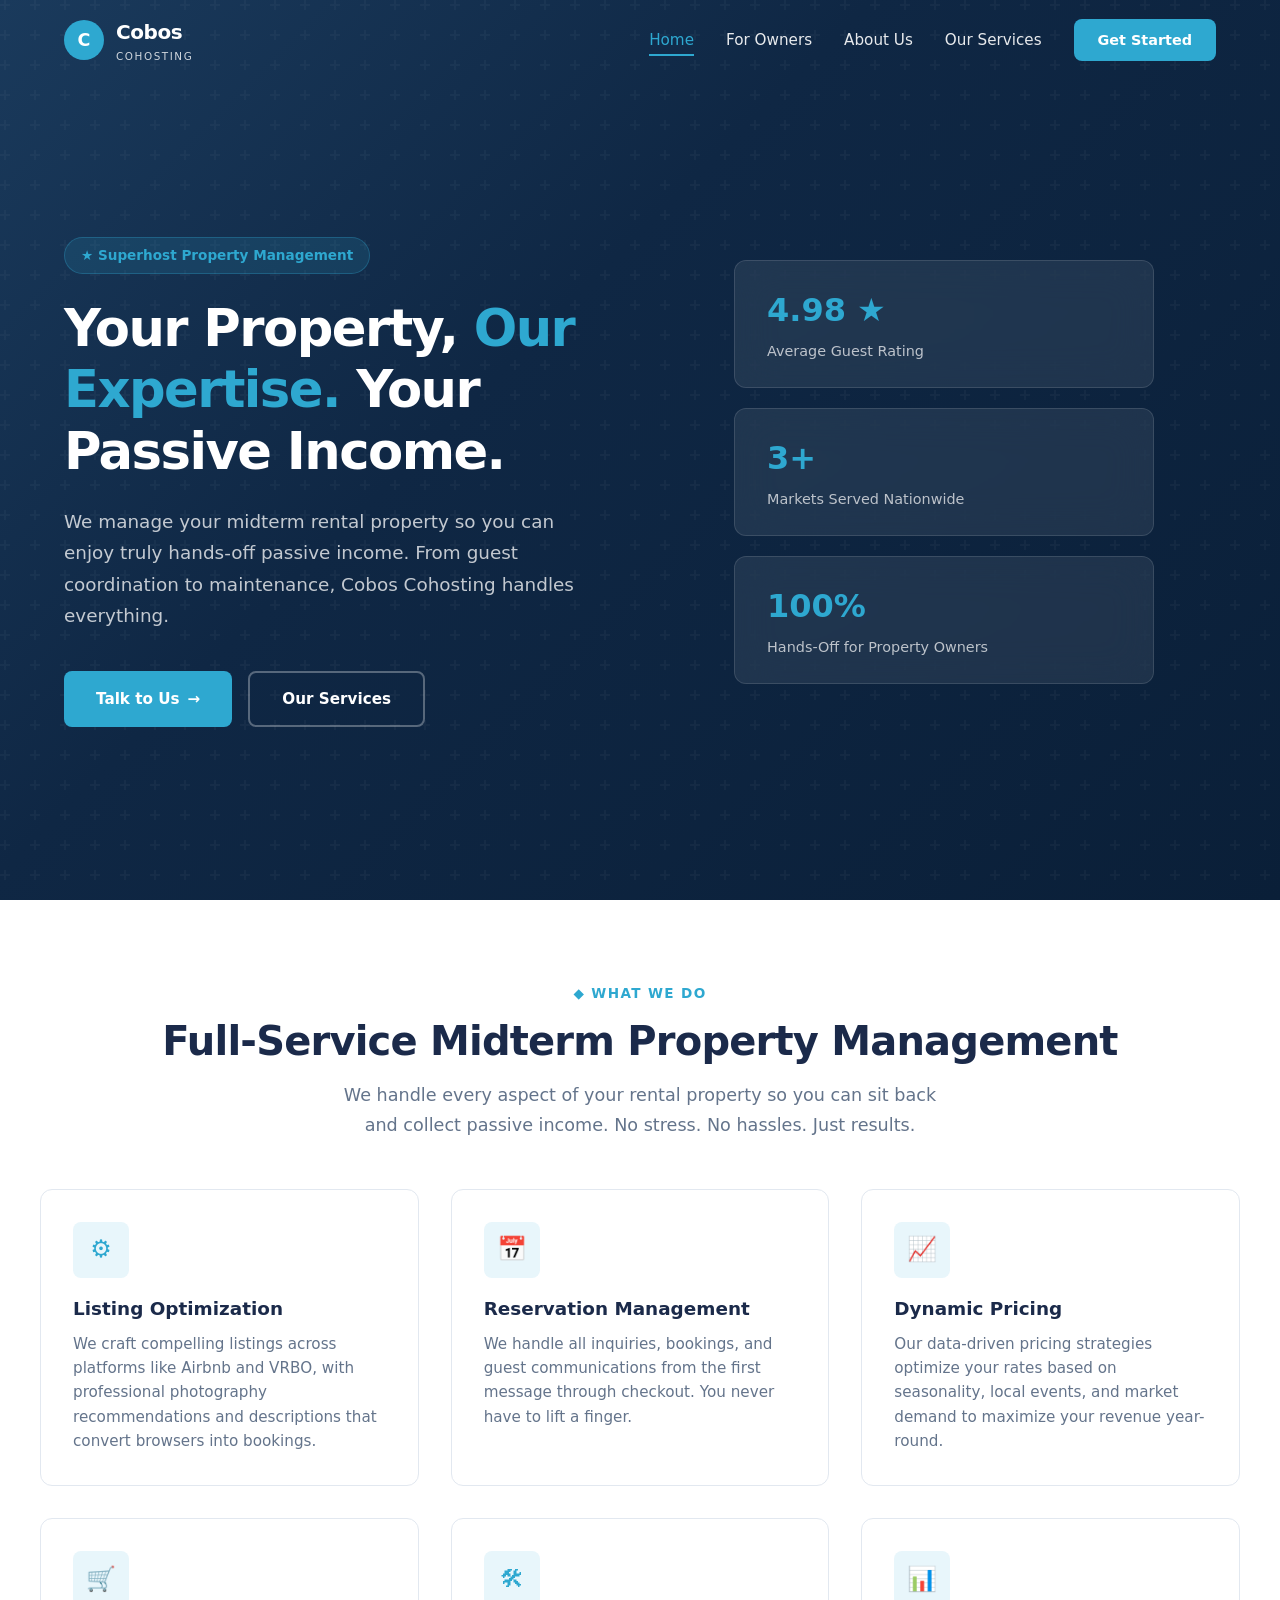
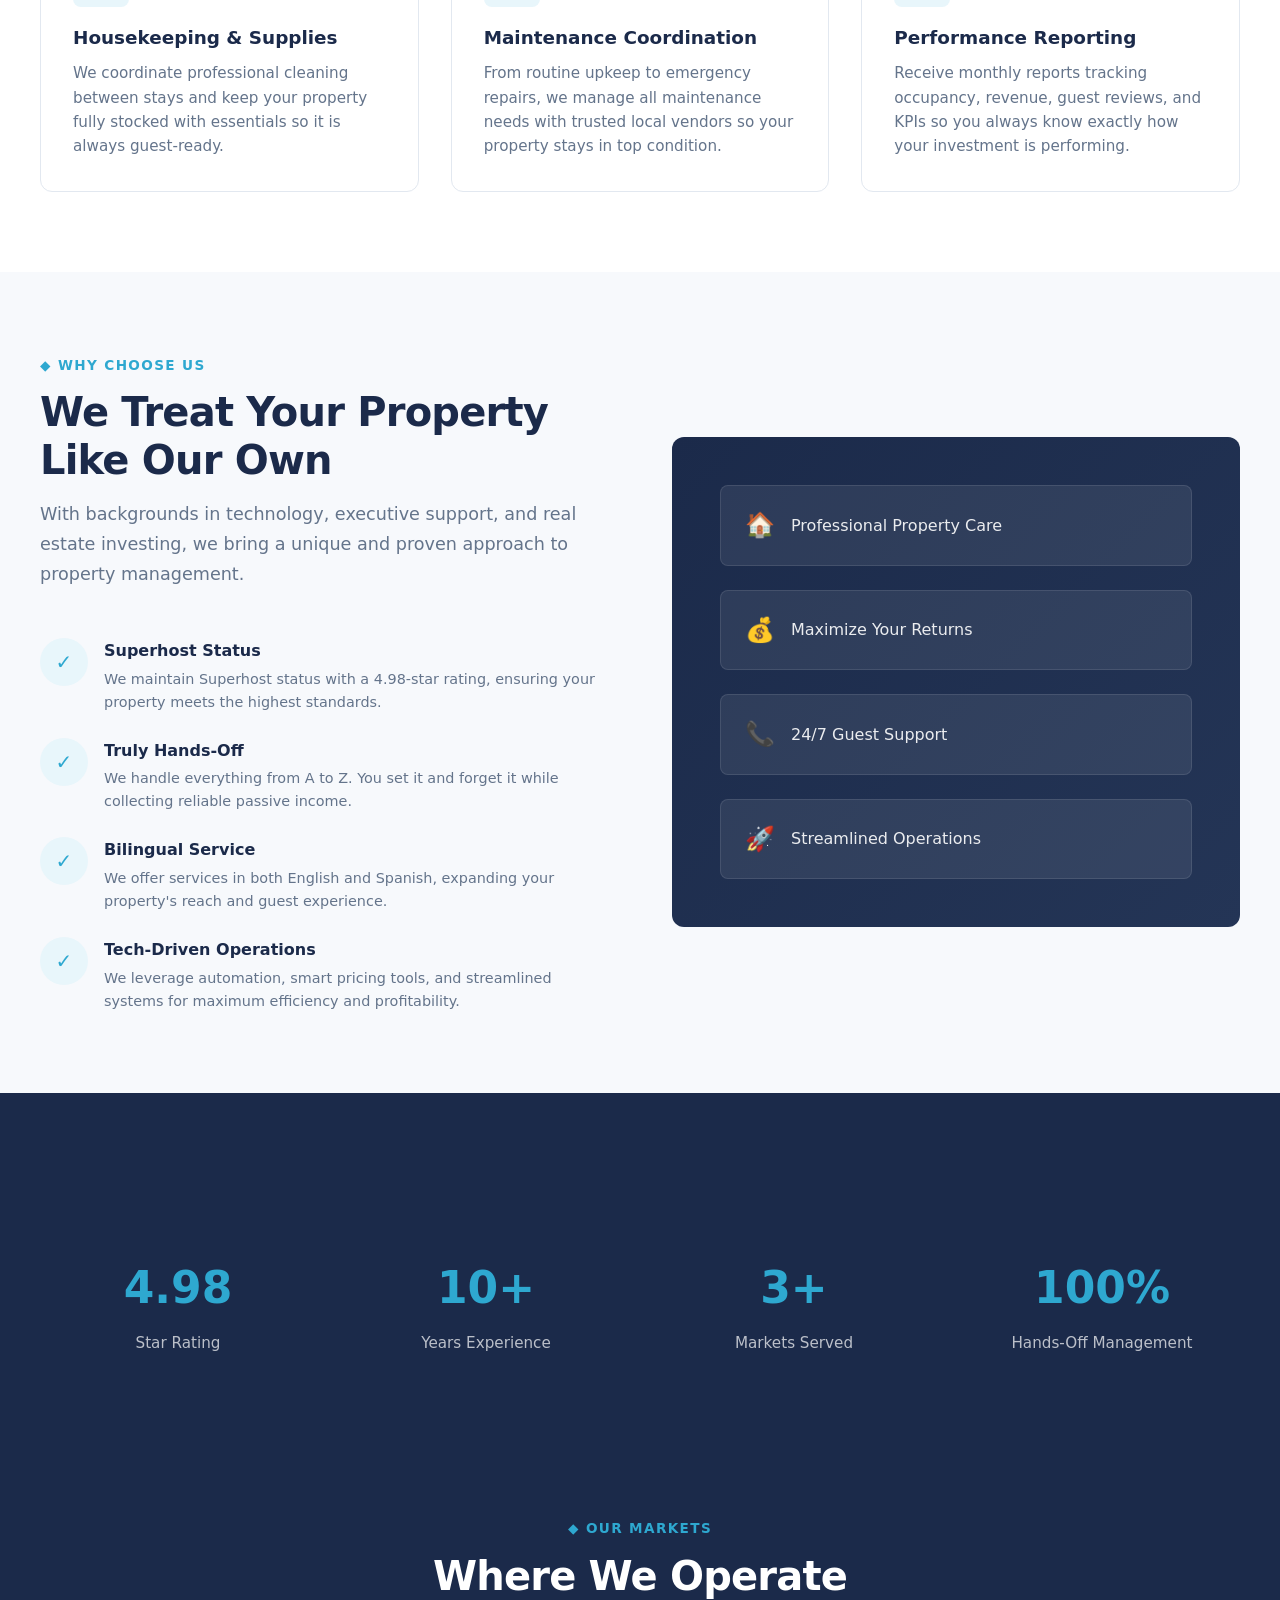
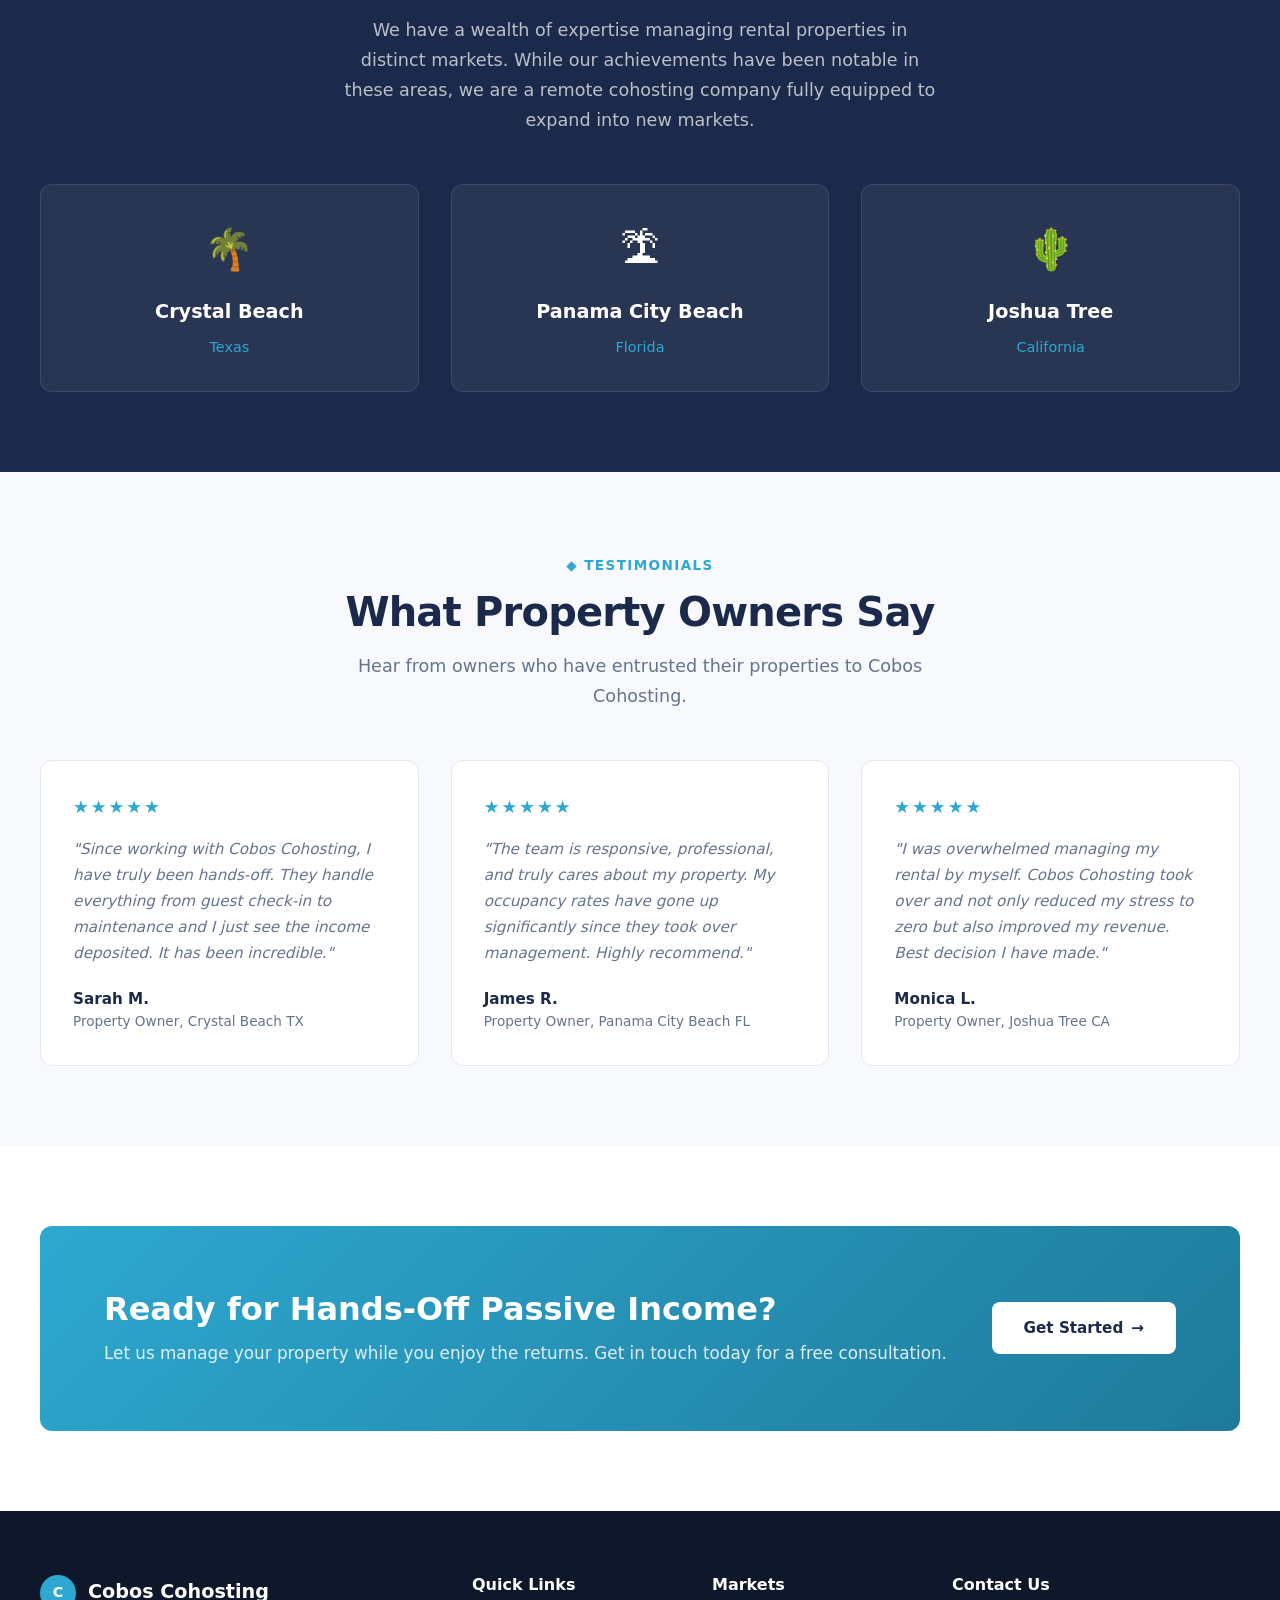
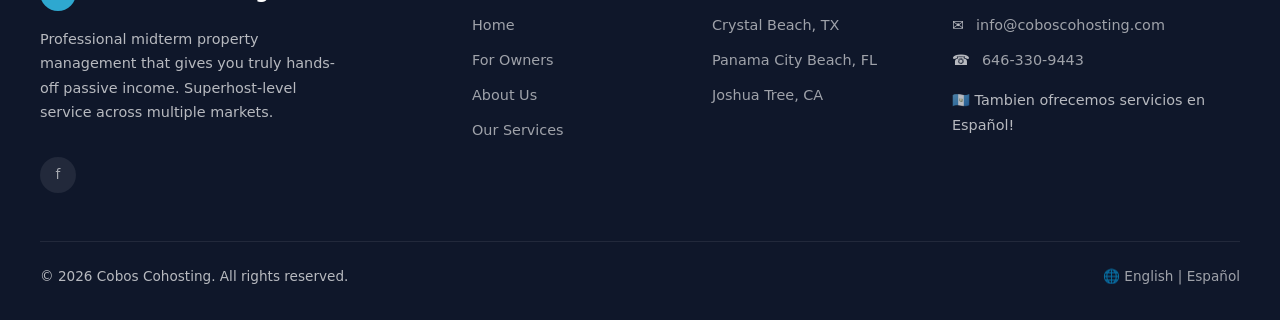
==== index.html @ 7b2449f8 "Initial commit: Cobos Cohosting website rebuild Complete static website for midterm property managem" ====
<!DOCTYPE html>
<html lang="en">
<head>
  <meta charset="UTF-8">
  <meta name="viewport" content="width=device-width, initial-scale=1.0">
  <title>Cobos Cohosting | Midterm Property Management</title>
  <meta name="description" content="Cobos Cohosting provides hands-off midterm property management so you can earn passive income without the daily hassles. Superhost-level service across multiple markets.">
  <link rel="stylesheet" href="css/style.css">
</head>
<body>

<!-- NAV -->
<nav class="nav">
  <div class="nav__inner">
    <a href="index.html" class="nav__logo">
      <div class="nav__logo-icon">C</div>
      <div class="nav__logo-text">Cobos<span>Cohosting</span></div>
    </a>
    <div class="nav__links">
      <a href="index.html" class="nav__link active">Home</a>
      <a href="for-owners.html" class="nav__link">For Owners</a>
      <a href="about.html" class="nav__link">About Us</a>
      <a href="services.html" class="nav__link">Our Services</a>
      <a href="for-owners.html#contact" class="nav__cta">Get Started</a>
    </div>
    <div class="nav__toggle" onclick="document.querySelector('.mobile-nav').classList.add('open')">
      <span></span><span></span><span></span>
    </div>
  </div>
</nav>

<!-- MOBILE NAV -->
<div class="mobile-nav">
  <button class="mobile-nav__close" onclick="this.parentElement.classList.remove('open')">&times;</button>
  <a href="index.html">Home</a>
  <a href="for-owners.html">For Owners</a>
  <a href="about.html">About Us</a>
  <a href="services.html">Our Services</a>
  <a href="for-owners.html#contact" class="btn btn--primary">Get Started</a>
</div>

<!-- HERO -->
<section class="hero">
  <div class="hero__bg"></div>
  <div class="hero__content">
    <div>
      <div class="hero__tag">&#9733; Superhost Property Management</div>
      <h1 class="hero__title">Your Property, <em>Our Expertise.</em> Your Passive Income.</h1>
      <p class="hero__subtitle">We manage your midterm rental property so you can enjoy truly hands-off passive income. From guest coordination to maintenance, Cobos Cohosting handles everything.</p>
      <div class="hero__buttons">
        <a href="for-owners.html#contact" class="btn btn--primary btn--arrow">Talk to Us</a>
        <a href="services.html" class="btn btn--outline">Our Services</a>
      </div>
    </div>
    <div class="hero__visual">
      <div class="hero__card-group">
        <div class="hero__stat-card">
          <div class="hero__stat-number">4.98 &#9733;</div>
          <div class="hero__stat-label">Average Guest Rating</div>
        </div>
        <div class="hero__stat-card">
          <div class="hero__stat-number">3+</div>
          <div class="hero__stat-label">Markets Served Nationwide</div>
        </div>
        <div class="hero__stat-card">
          <div class="hero__stat-number">100%</div>
          <div class="hero__stat-label">Hands-Off for Property Owners</div>
        </div>
      </div>
    </div>
  </div>
</section>

<!-- WHAT WE DO -->
<section class="section">
  <div class="section__inner">
    <div class="section__header section__header--center">
      <div class="section__tag">&#9670; What We Do</div>
      <h2 class="section__title">Full-Service Midterm Property Management</h2>
      <p class="section__subtitle">We handle every aspect of your rental property so you can sit back and collect passive income. No stress. No hassles. Just results.</p>
    </div>
    <div class="features">
      <div class="feature">
        <div class="feature__icon">&#9881;</div>
        <h3 class="feature__title">Listing Optimization</h3>
        <p class="feature__text">We craft compelling listings across platforms like Airbnb and VRBO, with professional photography recommendations and descriptions that convert browsers into bookings.</p>
      </div>
      <div class="feature">
        <div class="feature__icon">&#128197;</div>
        <h3 class="feature__title">Reservation Management</h3>
        <p class="feature__text">We handle all inquiries, bookings, and guest communications from the first message through checkout. You never have to lift a finger.</p>
      </div>
      <div class="feature">
        <div class="feature__icon">&#128200;</div>
        <h3 class="feature__title">Dynamic Pricing</h3>
        <p class="feature__text">Our data-driven pricing strategies optimize your rates based on seasonality, local events, and market demand to maximize your revenue year-round.</p>
      </div>
      <div class="feature">
        <div class="feature__icon">&#128722;</div>
        <h3 class="feature__title">Housekeeping &amp; Supplies</h3>
        <p class="feature__text">We coordinate professional cleaning between stays and keep your property fully stocked with essentials so it is always guest-ready.</p>
      </div>
      <div class="feature">
        <div class="feature__icon">&#128736;</div>
        <h3 class="feature__title">Maintenance Coordination</h3>
        <p class="feature__text">From routine upkeep to emergency repairs, we manage all maintenance needs with trusted local vendors so your property stays in top condition.</p>
      </div>
      <div class="feature">
        <div class="feature__icon">&#128202;</div>
        <h3 class="feature__title">Performance Reporting</h3>
        <p class="feature__text">Receive monthly reports tracking occupancy, revenue, guest reviews, and KPIs so you always know exactly how your investment is performing.</p>
      </div>
    </div>
  </div>
</section>

<!-- WHY COBOS -->
<section class="section section--gray">
  <div class="section__inner">
    <div class="why-grid">
      <div>
        <div class="section__header">
          <div class="section__tag">&#9670; Why Choose Us</div>
          <h2 class="section__title">We Treat Your Property Like Our Own</h2>
          <p class="section__subtitle">With backgrounds in technology, executive support, and real estate investing, we bring a unique and proven approach to property management.</p>
        </div>
        <div class="why-list">
          <div class="why-item">
            <div class="why-item__icon">&#10003;</div>
            <div>
              <div class="why-item__title">Superhost Status</div>
              <p class="why-item__text">We maintain Superhost status with a 4.98-star rating, ensuring your property meets the highest standards.</p>
            </div>
          </div>
          <div class="why-item">
            <div class="why-item__icon">&#10003;</div>
            <div>
              <div class="why-item__title">Truly Hands-Off</div>
              <p class="why-item__text">We handle everything from A to Z. You set it and forget it while collecting reliable passive income.</p>
            </div>
          </div>
          <div class="why-item">
            <div class="why-item__icon">&#10003;</div>
            <div>
              <div class="why-item__title">Bilingual Service</div>
              <p class="why-item__text">We offer services in both English and Spanish, expanding your property's reach and guest experience.</p>
            </div>
          </div>
          <div class="why-item">
            <div class="why-item__icon">&#10003;</div>
            <div>
              <div class="why-item__title">Tech-Driven Operations</div>
              <p class="why-item__text">We leverage automation, smart pricing tools, and streamlined systems for maximum efficiency and profitability.</p>
            </div>
          </div>
        </div>
      </div>
      <div class="why-visual">
        <div class="why-visual__item">
          <div class="why-visual__icon">&#127968;</div>
          <div class="why-visual__text">Professional Property Care</div>
        </div>
        <div class="why-visual__item">
          <div class="why-visual__icon">&#128176;</div>
          <div class="why-visual__text">Maximize Your Returns</div>
        </div>
        <div class="why-visual__item">
          <div class="why-visual__icon">&#128222;</div>
          <div class="why-visual__text">24/7 Guest Support</div>
        </div>
        <div class="why-visual__item">
          <div class="why-visual__icon">&#128640;</div>
          <div class="why-visual__text">Streamlined Operations</div>
        </div>
      </div>
    </div>
  </div>
</section>

<!-- STATS -->
<section class="section section--navy">
  <div class="section__inner">
    <div class="stats">
      <div class="stat">
        <div class="stat__number">4.98</div>
        <div class="stat__label">Star Rating</div>
      </div>
      <div class="stat">
        <div class="stat__number">10+</div>
        <div class="stat__label">Years Experience</div>
      </div>
      <div class="stat">
        <div class="stat__number">3+</div>
        <div class="stat__label">Markets Served</div>
      </div>
      <div class="stat">
        <div class="stat__number">100%</div>
        <div class="stat__label">Hands-Off Management</div>
      </div>
    </div>
  </div>
</section>

<!-- MARKETS -->
<section class="section section--navy" style="padding-top:0">
  <div class="section__inner">
    <div class="section__header section__header--center">
      <div class="section__tag" style="color:var(--blue)">&#9670; Our Markets</div>
      <h2 class="section__title" style="color:var(--white)">Where We Operate</h2>
      <p class="section__subtitle" style="color:rgba(255,255,255,.7);margin:0 auto">We have a wealth of expertise managing rental properties in distinct markets. While our achievements have been notable in these areas, we are a remote cohosting company fully equipped to expand into new markets.</p>
    </div>
    <div class="markets-grid">
      <div class="market-card">
        <div class="market-card__icon">&#127796;</div>
        <div class="market-card__name">Crystal Beach</div>
        <div class="market-card__state">Texas</div>
      </div>
      <div class="market-card">
        <div class="market-card__icon">&#127965;</div>
        <div class="market-card__name">Panama City Beach</div>
        <div class="market-card__state">Florida</div>
      </div>
      <div class="market-card">
        <div class="market-card__icon">&#127797;</div>
        <div class="market-card__name">Joshua Tree</div>
        <div class="market-card__state">California</div>
      </div>
    </div>
  </div>
</section>

<!-- TESTIMONIALS -->
<section class="section section--gray">
  <div class="section__inner">
    <div class="section__header section__header--center">
      <div class="section__tag">&#9670; Testimonials</div>
      <h2 class="section__title">What Property Owners Say</h2>
      <p class="section__subtitle">Hear from owners who have entrusted their properties to Cobos Cohosting.</p>
    </div>
    <div class="testimonials-grid">
      <div class="testimonial">
        <div class="testimonial__stars">&#9733;&#9733;&#9733;&#9733;&#9733;</div>
        <p class="testimonial__text">"Since working with Cobos Cohosting, I have truly been hands-off. They handle everything from guest check-in to maintenance and I just see the income deposited. It has been incredible."</p>
        <div class="testimonial__author">Sarah M.</div>
        <div class="testimonial__role">Property Owner, Crystal Beach TX</div>
      </div>
      <div class="testimonial">
        <div class="testimonial__stars">&#9733;&#9733;&#9733;&#9733;&#9733;</div>
        <p class="testimonial__text">"The team is responsive, professional, and truly cares about my property. My occupancy rates have gone up significantly since they took over management. Highly recommend."</p>
        <div class="testimonial__author">James R.</div>
        <div class="testimonial__role">Property Owner, Panama City Beach FL</div>
      </div>
      <div class="testimonial">
        <div class="testimonial__stars">&#9733;&#9733;&#9733;&#9733;&#9733;</div>
        <p class="testimonial__text">"I was overwhelmed managing my rental by myself. Cobos Cohosting took over and not only reduced my stress to zero but also improved my revenue. Best decision I have made."</p>
        <div class="testimonial__author">Monica L.</div>
        <div class="testimonial__role">Property Owner, Joshua Tree CA</div>
      </div>
    </div>
  </div>
</section>

<!-- CTA -->
<section class="section">
  <div class="section__inner">
    <div class="cta-banner">
      <div>
        <h2 class="cta-banner__title">Ready for Hands-Off Passive Income?</h2>
        <p class="cta-banner__text">Let us manage your property while you enjoy the returns. Get in touch today for a free consultation.</p>
      </div>
      <div class="cta-banner__buttons">
        <a href="for-owners.html#contact" class="btn btn--white btn--arrow">Get Started</a>
      </div>
    </div>
  </div>
</section>

<!-- FOOTER -->
<footer class="footer">
  <div class="footer__inner">
    <div class="footer__grid">
      <div class="footer__brand">
        <div class="footer__logo">
          <div class="footer__logo-icon">C</div>
          Cobos Cohosting
        </div>
        <p class="footer__desc">Professional midterm property management that gives you truly hands-off passive income. Superhost-level service across multiple markets.</p>
        <div class="footer__social">
          <a href="https://www.facebook.com/profile.php?id=61550595598284" target="_blank" rel="noopener" aria-label="Facebook">f</a>
        </div>
      </div>
      <div>
        <h4 class="footer__heading">Quick Links</h4>
        <div class="footer__links">
          <a href="index.html">Home</a>
          <a href="for-owners.html">For Owners</a>
          <a href="about.html">About Us</a>
          <a href="services.html">Our Services</a>
        </div>
      </div>
      <div>
        <h4 class="footer__heading">Markets</h4>
        <div class="footer__links">
          <a href="#">Crystal Beach, TX</a>
          <a href="#">Panama City Beach, FL</a>
          <a href="#">Joshua Tree, CA</a>
        </div>
      </div>
      <div>
        <h4 class="footer__heading">Contact Us</h4>
        <div class="footer__contact-item">&#9993; <a href="mailto:info@coboscohosting.com">info@coboscohosting.com</a></div>
        <div class="footer__contact-item">&#9742; <a href="tel:6463309443">646-330-9443</a></div>
        <p class="footer__desc" style="margin-top:1rem">&#127468;&#127481; Tambien ofrecemos servicios en Espa&ntilde;ol!</p>
      </div>
    </div>
    <div class="footer__bottom">
      <span>&copy; 2026 Cobos Cohosting. All rights reserved.</span>
      <div class="footer__lang">&#127760; English | Espa&ntilde;ol</div>
    </div>
  </div>
</footer>

<script src="js/main.js"></script>
</body>
</html>
---- css/style.css ----
*,*::before,*::after{box-sizing:border-box;margin:0;padding:0}

:root{
  --blue:#2EA8D0;
  --blue-dark:#1E7A9A;
  --blue-light:#E8F6FB;
  --navy:#1B2A4A;
  --navy-light:#243556;
  --white:#FFFFFF;
  --off-white:#F7F9FC;
  --gray-50:#F8FAFC;
  --gray-100:#F1F5F9;
  --gray-200:#E2E8F0;
  --gray-300:#CBD5E1;
  --gray-400:#94A3B8;
  --gray-500:#64748B;
  --gray-600:#475569;
  --gray-700:#334155;
  --gray-800:#1E293B;
  --gray-900:#0F172A;
  --text:#334155;
  --text-light:#64748B;
  --shadow-sm:0 1px 2px rgba(0,0,0,.05);
  --shadow:0 4px 6px -1px rgba(0,0,0,.07),0 2px 4px -2px rgba(0,0,0,.05);
  --shadow-md:0 10px 15px -3px rgba(0,0,0,.08),0 4px 6px -4px rgba(0,0,0,.05);
  --shadow-lg:0 20px 25px -5px rgba(0,0,0,.1),0 8px 10px -6px rgba(0,0,0,.06);
  --radius:8px;
  --radius-lg:12px;
  --transition:all .3s ease;
}

html{scroll-behavior:smooth;font-size:16px}
body{font-family:'Segoe UI',system-ui,-apple-system,sans-serif;color:var(--text);line-height:1.6;overflow-x:hidden;background:var(--white)}
img{max-width:100%;height:auto;display:block}
a{text-decoration:none;color:inherit;transition:var(--transition)}
ul{list-style:none}
h1,h2,h3,h4,h5,h6{line-height:1.2;color:var(--navy);font-weight:700}

/* ── NAV ── */
.nav{position:fixed;top:0;left:0;width:100%;z-index:1000;transition:var(--transition);padding:1rem 0}
.nav.scrolled{background:var(--white);box-shadow:var(--shadow);padding:.5rem 0}
.nav.scrolled .nav__logo-text{color:var(--navy)}
.nav.scrolled .nav__link{color:var(--gray-700)}
.nav.scrolled .nav__link:hover,.nav.scrolled .nav__link.active{color:var(--blue)}
.nav__inner{max-width:1200px;margin:0 auto;padding:0 1.5rem;display:flex;align-items:center;justify-content:space-between}
.nav__logo{display:flex;align-items:center;gap:.75rem}
.nav__logo-icon{width:40px;height:40px;background:var(--blue);border-radius:50%;display:flex;align-items:center;justify-content:center;color:var(--white);font-weight:700;font-size:1.1rem}
.nav__logo-text{font-size:1.25rem;font-weight:700;color:var(--white);transition:var(--transition);letter-spacing:-.02em}
.nav__logo-text span{display:block;font-size:.65rem;font-weight:400;text-transform:uppercase;letter-spacing:.15em;opacity:.8}
.nav__links{display:flex;align-items:center;gap:2rem}
.nav__link{color:rgba(255,255,255,.9);font-weight:500;font-size:.95rem;position:relative;padding:.25rem 0}
.nav__link:hover,.nav__link.active{color:var(--blue)}
.nav__link::after{content:'';position:absolute;bottom:0;left:0;width:0;height:2px;background:var(--blue);transition:var(--transition)}
.nav__link:hover::after,.nav__link.active::after{width:100%}
.nav__cta{background:var(--blue);color:var(--white) !important;padding:.6rem 1.5rem;border-radius:var(--radius);font-weight:600;font-size:.9rem}
.nav__cta:hover{background:var(--blue-dark);transform:translateY(-1px)}
.nav__cta::after{display:none !important}
.nav__toggle{display:none;flex-direction:column;gap:5px;cursor:pointer;padding:.5rem}
.nav__toggle span{width:24px;height:2px;background:var(--white);transition:var(--transition);border-radius:2px}
.nav.scrolled .nav__toggle span{background:var(--navy)}

/* ── HERO ── */
.hero{position:relative;min-height:100vh;display:flex;align-items:center;overflow:hidden}
.hero__bg{position:absolute;inset:0;background:linear-gradient(135deg,#1a3a5c 0%,#0f2744 40%,#0a1f38 100%);z-index:0}
.hero__bg::after{content:'';position:absolute;inset:0;background:url("data:image/svg+xml,%3Csvg width='60' height='60' viewBox='0 0 60 60' xmlns='http://www.w3.org/2000/svg'%3E%3Cg fill='none' fill-rule='evenodd'%3E%3Cg fill='%23ffffff' fill-opacity='0.03'%3E%3Cpath d='M36 34v-4h-2v4h-4v2h4v4h2v-4h4v-2h-4zm0-30V0h-2v4h-4v2h4v4h2V6h4V4h-4zM6 34v-4H4v4H0v2h4v4h2v-4h4v-2H6zM6 4V0H4v4H0v2h4v4h2V6h4V4H6z'/%3E%3C/g%3E%3C/g%3E%3C/svg%3E")}
.hero__overlay{position:absolute;inset:0;z-index:1}
.hero__content{position:relative;z-index:2;max-width:1200px;margin:0 auto;padding:8rem 1.5rem 4rem;display:grid;grid-template-columns:1fr 1fr;gap:4rem;align-items:center}
.hero__tag{display:inline-flex;align-items:center;gap:.5rem;background:rgba(46,168,208,.15);color:var(--blue);padding:.4rem 1rem;border-radius:50px;font-size:.85rem;font-weight:600;margin-bottom:1.5rem;border:1px solid rgba(46,168,208,.3)}
.hero__title{font-size:3.2rem;color:var(--white);margin-bottom:1.5rem;letter-spacing:-.03em}
.hero__title em{font-style:normal;color:var(--blue)}
.hero__subtitle{font-size:1.15rem;color:rgba(255,255,255,.75);margin-bottom:2.5rem;line-height:1.7;max-width:520px}
.hero__buttons{display:flex;gap:1rem;flex-wrap:wrap}
.hero__visual{display:flex;justify-content:center;align-items:center}
.hero__card-group{position:relative;width:100%;max-width:420px}
.hero__stat-card{background:rgba(255,255,255,.08);backdrop-filter:blur(20px);border:1px solid rgba(255,255,255,.12);border-radius:var(--radius-lg);padding:1.5rem 2rem;margin-bottom:1.25rem;transition:var(--transition)}
.hero__stat-card:hover{transform:translateX(8px);background:rgba(255,255,255,.12)}
.hero__stat-number{font-size:2rem;font-weight:800;color:var(--blue);margin-bottom:.25rem}
.hero__stat-label{color:rgba(255,255,255,.7);font-size:.9rem}

/* ── BUTTONS ── */
.btn{display:inline-flex;align-items:center;gap:.5rem;padding:.85rem 2rem;border-radius:var(--radius);font-weight:600;font-size:.95rem;transition:var(--transition);border:none;cursor:pointer}
.btn--primary{background:var(--blue);color:var(--white)}
.btn--primary:hover{background:var(--blue-dark);transform:translateY(-2px);box-shadow:0 8px 25px rgba(46,168,208,.35)}
.btn--outline{background:transparent;color:var(--white);border:2px solid rgba(255,255,255,.3)}
.btn--outline:hover{border-color:var(--white);background:rgba(255,255,255,.1)}
.btn--outline-dark{background:transparent;color:var(--blue);border:2px solid var(--blue)}
.btn--outline-dark:hover{background:var(--blue);color:var(--white)}
.btn--white{background:var(--white);color:var(--navy)}
.btn--white:hover{background:var(--gray-100);transform:translateY(-2px)}
.btn--arrow::after{content:'\2192';transition:var(--transition)}
.btn--arrow:hover::after{transform:translateX(4px)}

/* ── SECTIONS ── */
.section{padding:5rem 1.5rem}
.section--gray{background:var(--off-white)}
.section--navy{background:var(--navy);color:var(--white)}
.section--navy h2,.section--navy h3{color:var(--white)}
.section--navy p{color:rgba(255,255,255,.75)}
.section__inner{max-width:1200px;margin:0 auto}
.section__tag{display:inline-flex;align-items:center;gap:.5rem;color:var(--blue);font-size:.85rem;font-weight:600;text-transform:uppercase;letter-spacing:.1em;margin-bottom:.75rem}
.section__title{font-size:2.5rem;margin-bottom:1rem;letter-spacing:-.02em}
.section__subtitle{font-size:1.1rem;color:var(--text-light);max-width:600px;line-height:1.7}
.section__header{margin-bottom:3rem}
.section__header--center{text-align:center}
.section__header--center .section__subtitle{margin:0 auto}

/* ── FEATURES GRID ── */
.features{display:grid;grid-template-columns:repeat(3,1fr);gap:2rem}
.feature{background:var(--white);border-radius:var(--radius-lg);padding:2rem;border:1px solid var(--gray-200);transition:var(--transition)}
.feature:hover{transform:translateY(-4px);box-shadow:var(--shadow-lg);border-color:var(--blue)}
.feature__icon{width:56px;height:56px;background:var(--blue-light);border-radius:var(--radius);display:flex;align-items:center;justify-content:center;margin-bottom:1.25rem;font-size:1.5rem;color:var(--blue)}
.feature__title{font-size:1.15rem;margin-bottom:.75rem;color:var(--navy)}
.feature__text{color:var(--text-light);font-size:.95rem;line-height:1.6}

/* ── SERVICES (detailed) ── */
.services-detail{display:flex;flex-direction:column;gap:3rem}
.service-item{display:grid;grid-template-columns:80px 1fr;gap:2rem;align-items:start;background:var(--white);border-radius:var(--radius-lg);padding:2.5rem;border:1px solid var(--gray-200);transition:var(--transition)}
.service-item:hover{box-shadow:var(--shadow-md);border-color:var(--blue)}
.service-item__number{width:64px;height:64px;background:var(--blue);color:var(--white);border-radius:50%;display:flex;align-items:center;justify-content:center;font-size:1.5rem;font-weight:800;flex-shrink:0}
.service-item__title{font-size:1.3rem;margin-bottom:.75rem}
.service-item__text{color:var(--text-light);line-height:1.7}

/* ── STATS ── */
.stats{display:grid;grid-template-columns:repeat(4,1fr);gap:2rem;padding:3rem 0}
.stat{text-align:center;padding:2rem}
.stat__number{font-size:2.75rem;font-weight:800;color:var(--blue);margin-bottom:.5rem}
.stat__label{color:rgba(255,255,255,.7);font-size:.95rem;font-weight:500}

/* ── WHY US ── */
.why-grid{display:grid;grid-template-columns:1fr 1fr;gap:4rem;align-items:center}
.why-list{display:flex;flex-direction:column;gap:1.5rem}
.why-item{display:flex;gap:1rem;align-items:start}
.why-item__icon{width:48px;height:48px;background:var(--blue-light);border-radius:50%;display:flex;align-items:center;justify-content:center;flex-shrink:0;color:var(--blue);font-size:1.25rem;font-weight:700}
.why-item__title{font-weight:600;color:var(--navy);margin-bottom:.25rem}
.why-item__text{color:var(--text-light);font-size:.9rem}
.why-visual{background:linear-gradient(135deg,var(--navy) 0%,var(--navy-light) 100%);border-radius:var(--radius-lg);padding:3rem;min-height:400px;display:flex;flex-direction:column;justify-content:center;gap:1.5rem}
.why-visual__item{background:rgba(255,255,255,.08);border:1px solid rgba(255,255,255,.1);border-radius:var(--radius);padding:1.25rem 1.5rem;display:flex;align-items:center;gap:1rem}
.why-visual__icon{color:var(--blue);font-size:1.5rem}
.why-visual__text{color:rgba(255,255,255,.9);font-weight:500}

/* ── TEAM ── */
.team-grid{display:grid;grid-template-columns:1fr 1fr;gap:3rem}
.team-card{background:var(--white);border-radius:var(--radius-lg);overflow:hidden;border:1px solid var(--gray-200);transition:var(--transition)}
.team-card:hover{box-shadow:var(--shadow-lg)}
.team-card__img{height:280px;background:linear-gradient(135deg,var(--navy),var(--blue-dark));display:flex;align-items:center;justify-content:center}
.team-card__avatar{width:120px;height:120px;background:rgba(255,255,255,.15);border-radius:50%;display:flex;align-items:center;justify-content:center;font-size:3rem;color:rgba(255,255,255,.8);border:3px solid rgba(255,255,255,.2)}
.team-card__body{padding:2rem}
.team-card__name{font-size:1.4rem;margin-bottom:.25rem}
.team-card__role{color:var(--blue);font-weight:600;font-size:.9rem;margin-bottom:1rem}
.team-card__text{color:var(--text-light);font-size:.95rem;line-height:1.7}

/* ── MARKETS ── */
.markets-grid{display:grid;grid-template-columns:repeat(3,1fr);gap:2rem}
.market-card{background:rgba(255,255,255,.06);border:1px solid rgba(255,255,255,.1);border-radius:var(--radius-lg);padding:2rem;text-align:center;transition:var(--transition)}
.market-card:hover{background:rgba(255,255,255,.1);transform:translateY(-4px)}
.market-card__icon{font-size:2.5rem;margin-bottom:1rem}
.market-card__name{font-size:1.2rem;font-weight:600;color:var(--white);margin-bottom:.5rem}
.market-card__state{color:var(--blue);font-weight:500;font-size:.9rem}

/* ── CTA BANNER ── */
.cta-banner{background:linear-gradient(135deg,var(--blue) 0%,var(--blue-dark) 100%);border-radius:var(--radius-lg);padding:4rem;display:flex;align-items:center;justify-content:space-between;gap:2rem}
.cta-banner__title{font-size:2rem;color:var(--white);margin-bottom:.75rem}
.cta-banner__text{color:rgba(255,255,255,.85);font-size:1.05rem}
.cta-banner__buttons{flex-shrink:0}

/* ── CONTACT / LANDING FORM ── */
.contact-grid{display:grid;grid-template-columns:1fr 1fr;gap:4rem;align-items:start}
.contact-info{display:flex;flex-direction:column;gap:2rem}
.contact-item{display:flex;gap:1rem;align-items:start}
.contact-item__icon{width:48px;height:48px;background:var(--blue-light);border-radius:50%;display:flex;align-items:center;justify-content:center;flex-shrink:0;color:var(--blue);font-size:1.2rem}
.contact-item__label{font-size:.85rem;color:var(--text-light);margin-bottom:.15rem}
.contact-item__value{font-weight:600;color:var(--navy)}
.contact-item__value a{color:var(--navy)}
.contact-item__value a:hover{color:var(--blue)}

.form-card{background:var(--white);border-radius:var(--radius-lg);padding:2.5rem;box-shadow:var(--shadow-lg);border:1px solid var(--gray-200)}
.form-card__title{font-size:1.5rem;margin-bottom:.5rem}
.form-card__subtitle{color:var(--text-light);margin-bottom:2rem;font-size:.95rem}
.form__row{display:grid;grid-template-columns:1fr 1fr;gap:1rem;margin-bottom:1rem}
.form__group{margin-bottom:1rem}
.form__label{display:block;font-size:.85rem;font-weight:600;color:var(--gray-700);margin-bottom:.4rem}
.form__input,.form__textarea,.form__select{width:100%;padding:.75rem 1rem;border:1.5px solid var(--gray-200);border-radius:var(--radius);font-size:.95rem;font-family:inherit;transition:var(--transition);background:var(--white);color:var(--text)}
.form__input:focus,.form__textarea:focus,.form__select:focus{outline:none;border-color:var(--blue);box-shadow:0 0 0 3px rgba(46,168,208,.15)}
.form__textarea{resize:vertical;min-height:120px}
.form__checkbox{display:flex;align-items:start;gap:.75rem;margin-bottom:1.5rem}
.form__checkbox input{margin-top:.3rem;accent-color:var(--blue)}
.form__checkbox label{font-size:.85rem;color:var(--text-light);line-height:1.5}
.form__submit{width:100%}
.form__success{display:none;text-align:center;padding:2rem}
.form__success.show{display:block}
.form__success h3{color:var(--navy);margin-bottom:.5rem}
.form__success p{color:var(--text-light)}

/* ── PAGE HERO (inner pages) ── */
.page-hero{background:linear-gradient(135deg,#1a3a5c 0%,#0f2744 100%);padding:10rem 1.5rem 4rem;text-align:center;position:relative;overflow:hidden}
.page-hero::after{content:'';position:absolute;inset:0;background:url("data:image/svg+xml,%3Csvg width='60' height='60' viewBox='0 0 60 60' xmlns='http://www.w3.org/2000/svg'%3E%3Cg fill='none' fill-rule='evenodd'%3E%3Cg fill='%23ffffff' fill-opacity='0.03'%3E%3Cpath d='M36 34v-4h-2v4h-4v2h4v4h2v-4h4v-2h-4zm0-30V0h-2v4h-4v2h4v4h2V6h4V4h-4zM6 34v-4H4v4H0v2h4v4h2v-4h4v-2H6zM6 4V0H4v4H0v2h4v4h2V6h4V4H6z'/%3E%3C/g%3E%3C/g%3E%3C/svg%3E")}
.page-hero__title{font-size:3rem;color:var(--white);position:relative;z-index:1;margin-bottom:.75rem}
.page-hero__subtitle{color:rgba(255,255,255,.7);font-size:1.15rem;position:relative;z-index:1;max-width:600px;margin:0 auto}

/* ── PROCESS ── */
.process-grid{display:grid;grid-template-columns:repeat(4,1fr);gap:2rem}
.process-step{text-align:center;position:relative}
.process-step:not(:last-child)::after{content:'';position:absolute;top:32px;left:calc(50% + 40px);width:calc(100% - 80px);height:2px;background:var(--gray-200)}
.process-step__number{width:64px;height:64px;background:var(--blue);color:var(--white);border-radius:50%;display:flex;align-items:center;justify-content:center;font-size:1.25rem;font-weight:800;margin:0 auto 1.25rem;position:relative;z-index:1}
.process-step__title{font-weight:600;margin-bottom:.5rem;color:var(--navy)}
.process-step__text{color:var(--text-light);font-size:.9rem;line-height:1.6}

/* ── TESTIMONIALS ── */
.testimonials-grid{display:grid;grid-template-columns:repeat(3,1fr);gap:2rem}
.testimonial{background:var(--white);border-radius:var(--radius-lg);padding:2rem;border:1px solid var(--gray-200);transition:var(--transition)}
.testimonial:hover{box-shadow:var(--shadow-md)}
.testimonial__stars{color:var(--blue);font-size:1.1rem;margin-bottom:1rem;letter-spacing:2px}
.testimonial__text{color:var(--text-light);font-size:.95rem;line-height:1.7;margin-bottom:1.25rem;font-style:italic}
.testimonial__author{font-weight:600;color:var(--navy);font-size:.95rem}
.testimonial__role{color:var(--text-light);font-size:.85rem}

/* ── FOOTER ── */
.footer{background:var(--gray-900);color:rgba(255,255,255,.7);padding:4rem 1.5rem 2rem}
.footer__inner{max-width:1200px;margin:0 auto}
.footer__grid{display:grid;grid-template-columns:2fr 1fr 1fr 1.5fr;gap:3rem;margin-bottom:3rem}
.footer__brand{display:flex;flex-direction:column;gap:1rem}
.footer__logo{display:flex;align-items:center;gap:.75rem;color:var(--white);font-size:1.2rem;font-weight:700}
.footer__logo-icon{width:36px;height:36px;background:var(--blue);border-radius:50%;display:flex;align-items:center;justify-content:center;font-size:.9rem;color:var(--white)}
.footer__desc{font-size:.9rem;line-height:1.7;max-width:300px}
.footer__heading{color:var(--white);font-weight:600;margin-bottom:1.25rem;font-size:1rem}
.footer__links{display:flex;flex-direction:column;gap:.75rem}
.footer__links a{color:rgba(255,255,255,.6);font-size:.9rem;transition:var(--transition)}
.footer__links a:hover{color:var(--blue)}
.footer__contact-item{display:flex;align-items:center;gap:.75rem;margin-bottom:.75rem;font-size:.9rem}
.footer__contact-item a{color:rgba(255,255,255,.6)}
.footer__contact-item a:hover{color:var(--blue)}
.footer__social{display:flex;gap:.75rem;margin-top:1rem}
.footer__social a{width:36px;height:36px;background:rgba(255,255,255,.08);border-radius:50%;display:flex;align-items:center;justify-content:center;color:rgba(255,255,255,.6);transition:var(--transition);font-size:.85rem}
.footer__social a:hover{background:var(--blue);color:var(--white)}
.footer__bottom{border-top:1px solid rgba(255,255,255,.08);padding-top:1.5rem;display:flex;justify-content:space-between;align-items:center;font-size:.85rem}
.footer__lang{display:flex;align-items:center;gap:.5rem;color:rgba(255,255,255,.6)}

/* ── LANDING HERO ── */
.landing-hero{background:linear-gradient(135deg,#1a3a5c 0%,#0f2744 100%);min-height:100vh;display:flex;align-items:center;position:relative;overflow:hidden}
.landing-hero::after{content:'';position:absolute;inset:0;background:url("data:image/svg+xml,%3Csvg width='60' height='60' viewBox='0 0 60 60' xmlns='http://www.w3.org/2000/svg'%3E%3Cg fill='none' fill-rule='evenodd'%3E%3Cg fill='%23ffffff' fill-opacity='0.03'%3E%3Cpath d='M36 34v-4h-2v4h-4v2h4v4h2v-4h4v-2h-4zm0-30V0h-2v4h-4v2h4v4h2V6h4V4h-4zM6 34v-4H4v4H0v2h4v4h2v-4h4v-2H6zM6 4V0H4v4H0v2h4v4h2V6h4V4H6z'/%3E%3C/g%3E%3C/g%3E%3C/svg%3E")}
.landing-hero__inner{max-width:1200px;margin:0 auto;padding:8rem 1.5rem 4rem;display:grid;grid-template-columns:1fr 1fr;gap:4rem;align-items:center;position:relative;z-index:1}
.landing-hero__title{font-size:2.8rem;color:var(--white);margin-bottom:1rem;letter-spacing:-.02em}
.landing-hero__title em{font-style:normal;color:var(--blue)}
.landing-hero__text{color:rgba(255,255,255,.75);font-size:1.1rem;line-height:1.7;margin-bottom:2rem}
.landing-hero__checks{display:flex;flex-direction:column;gap:.75rem}
.landing-hero__check{display:flex;align-items:center;gap:.75rem;color:rgba(255,255,255,.85);font-size:.95rem}
.landing-hero__check-icon{color:var(--blue);font-weight:700}

/* ── MOBILE ── */
.mobile-nav{display:none;position:fixed;top:0;left:0;width:100%;height:100%;background:var(--navy);z-index:999;flex-direction:column;align-items:center;justify-content:center;gap:2rem}
.mobile-nav.open{display:flex}
.mobile-nav a{color:var(--white);font-size:1.25rem;font-weight:600}
.mobile-nav__close{position:absolute;top:1.5rem;right:1.5rem;background:none;border:none;color:var(--white);font-size:1.5rem;cursor:pointer}

@media(max-width:1024px){
  .hero__content{grid-template-columns:1fr;text-align:center;padding-top:7rem}
  .hero__subtitle{margin:0 auto 2.5rem}
  .hero__buttons{justify-content:center}
  .hero__visual{display:none}
  .features{grid-template-columns:repeat(2,1fr)}
  .stats{grid-template-columns:repeat(2,1fr)}
  .why-grid{grid-template-columns:1fr}
  .why-visual{order:-1}
  .team-grid{grid-template-columns:1fr}
  .contact-grid{grid-template-columns:1fr}
  .footer__grid{grid-template-columns:1fr 1fr}
  .process-grid{grid-template-columns:repeat(2,1fr)}
  .process-step:not(:last-child)::after{display:none}
  .cta-banner{flex-direction:column;text-align:center;padding:3rem 2rem}
  .landing-hero__inner{grid-template-columns:1fr}
  .markets-grid{grid-template-columns:1fr 1fr}
}

@media(max-width:768px){
  .nav__links{display:none}
  .nav__toggle{display:flex}
  .hero__title{font-size:2.2rem}
  .section__title{font-size:1.8rem}
  .page-hero__title{font-size:2rem}
  .features{grid-template-columns:1fr}
  .testimonials-grid{grid-template-columns:1fr}
  .process-grid{grid-template-columns:1fr}
  .form__row{grid-template-columns:1fr}
  .footer__grid{grid-template-columns:1fr}
  .footer__bottom{flex-direction:column;gap:1rem;text-align:center}
  .markets-grid{grid-template-columns:1fr}
  .cta-banner__title{font-size:1.5rem}
  .landing-hero__title{font-size:2rem}
  .service-item{grid-template-columns:1fr;text-align:center}
  .service-item__number{margin:0 auto}
}
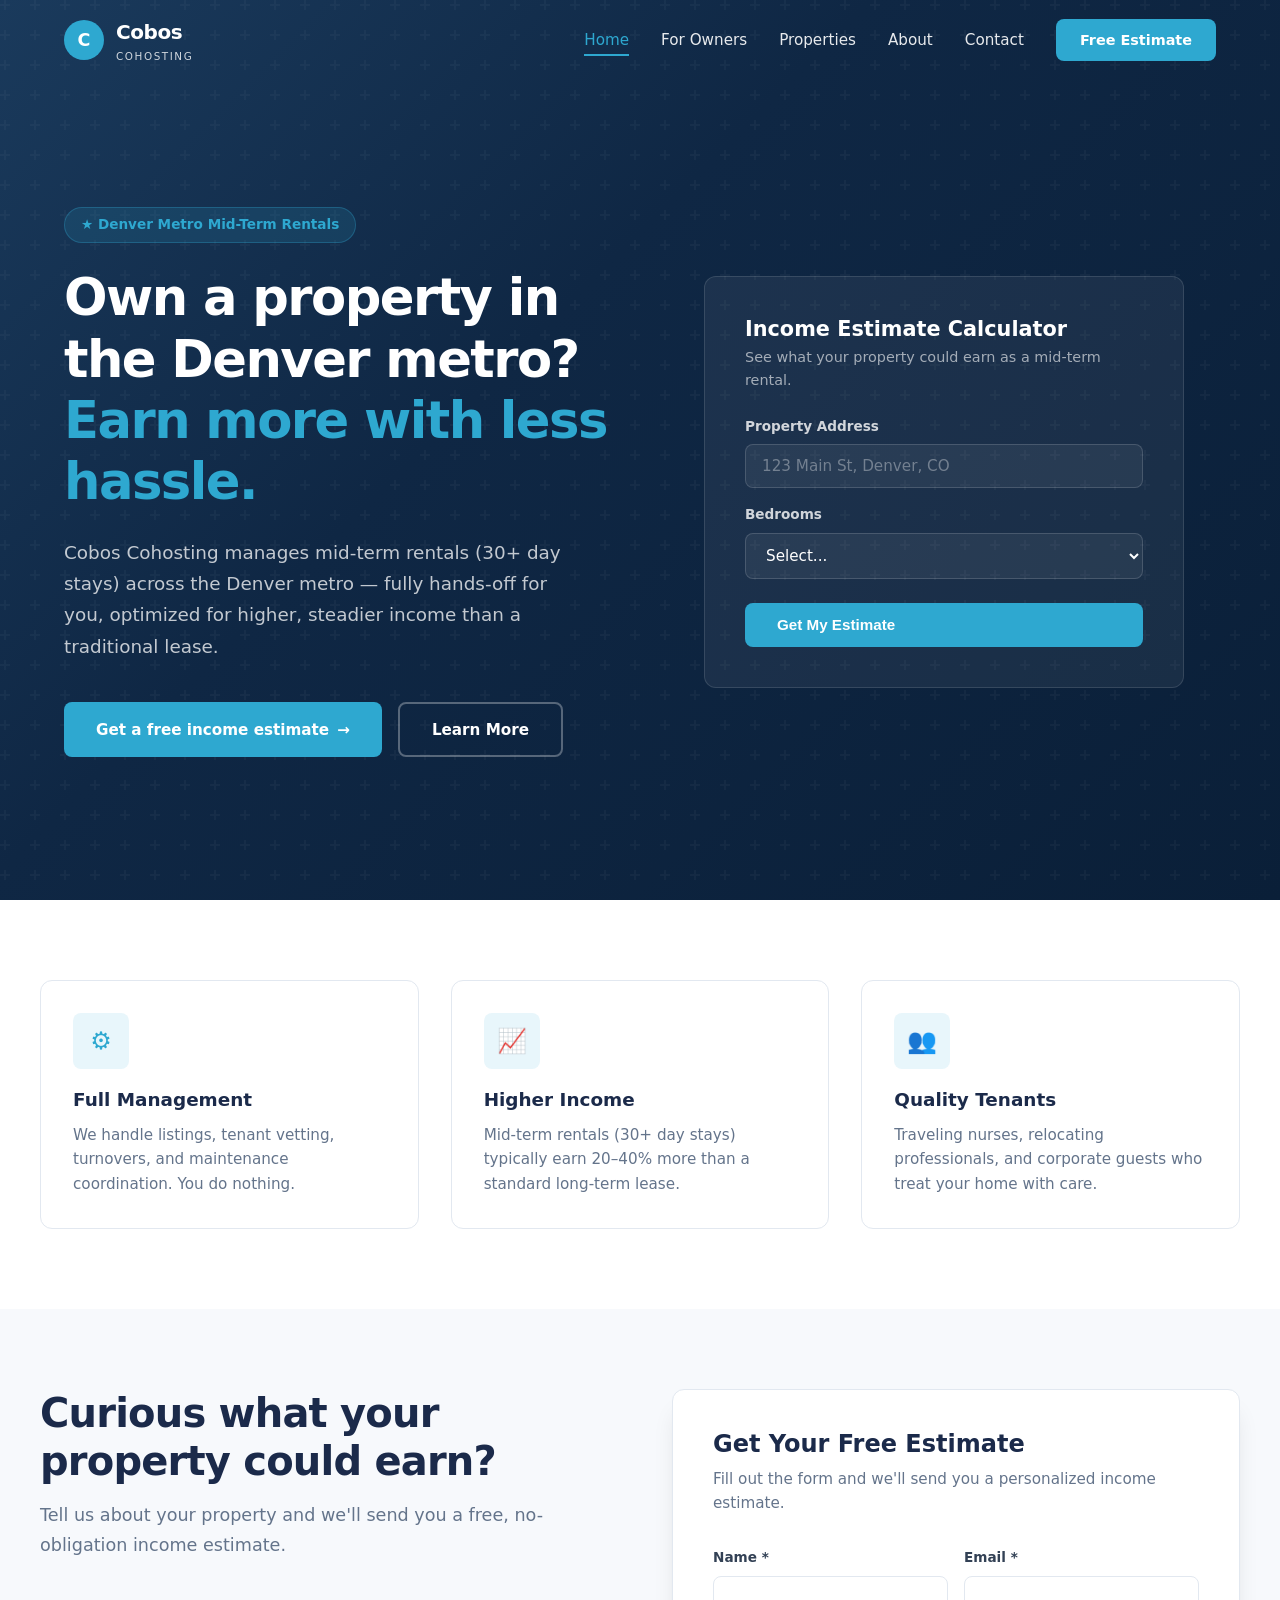
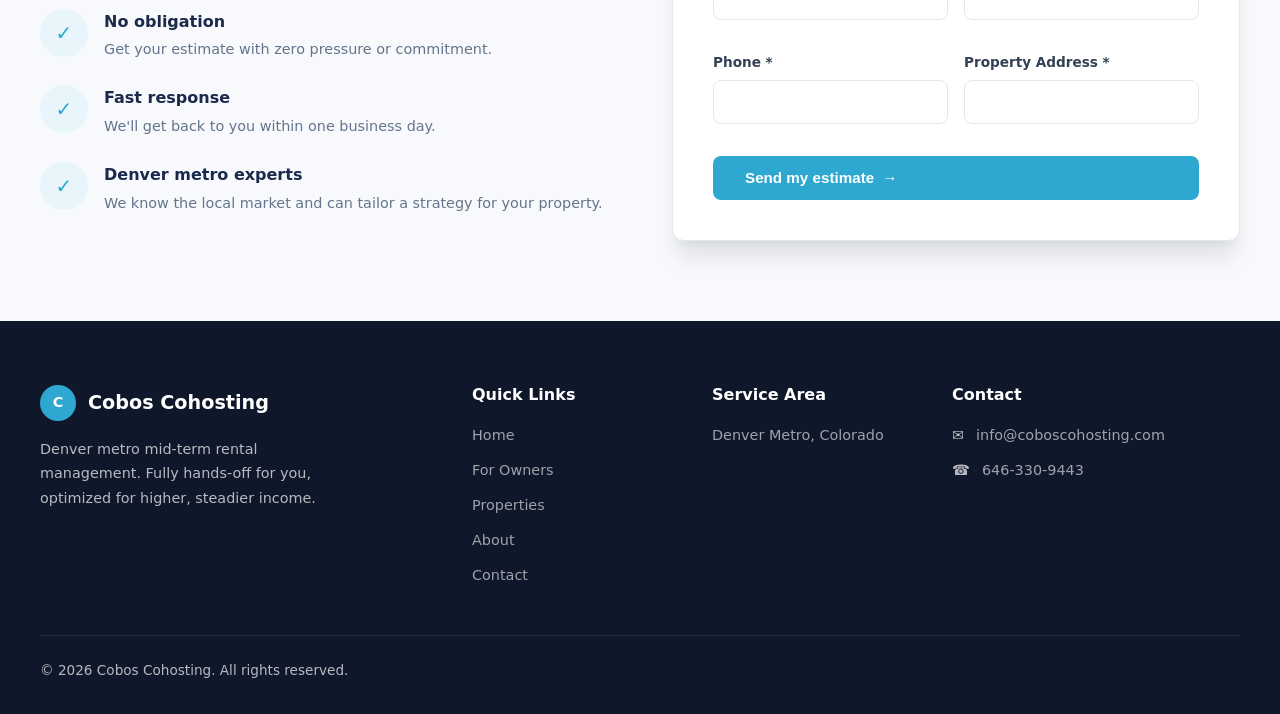
==== commit a466f1a9: "Rebuild site for Denver mid-term rental management Complete rewrite based on new content spec: - Rep" ====
--- a/index.html
+++ b/index.html
@@ -3,8 +3,8 @@
 <head>
   <meta charset="UTF-8">
   <meta name="viewport" content="width=device-width, initial-scale=1.0">
-  <title>Cobos Cohosting | Midterm Property Management</title>
-  <meta name="description" content="Cobos Cohosting provides hands-off midterm property management so you can earn passive income without the daily hassles. Superhost-level service across multiple markets.">
+  <title>Cobos Cohosting | Denver Mid-Term Rental Management</title>
+  <meta name="description" content="Cobos Cohosting manages mid-term rentals (30+ day stays) across the Denver metro. Fully hands-off for you, optimized for higher, steadier income than a traditional lease.">
   <link rel="stylesheet" href="css/style.css">
 </head>
 <body>
@@ -19,9 +19,10 @@
     <div class="nav__links">
       <a href="index.html" class="nav__link active">Home</a>
       <a href="for-owners.html" class="nav__link">For Owners</a>
-      <a href="about.html" class="nav__link">About Us</a>
-      <a href="services.html" class="nav__link">Our Services</a>
-      <a href="for-owners.html#contact" class="nav__cta">Get Started</a>
+      <a href="properties.html" class="nav__link">Properties</a>
+      <a href="about.html" class="nav__link">About</a>
+      <a href="contact.html" class="nav__link">Contact</a>
+      <a href="#estimate" class="nav__cta">Free Estimate</a>
     </div>
     <div class="nav__toggle" onclick="document.querySelector('.mobile-nav').classList.add('open')">
       <span></span><span></span><span></span>
@@ -34,9 +35,10 @@
   <button class="mobile-nav__close" onclick="this.parentElement.classList.remove('open')">&times;</button>
   <a href="index.html">Home</a>
   <a href="for-owners.html">For Owners</a>
-  <a href="about.html">About Us</a>
-  <a href="services.html">Our Services</a>
-  <a href="for-owners.html#contact" class="btn btn--primary">Get Started</a>
+  <a href="properties.html">Properties</a>
+  <a href="about.html">About</a>
+  <a href="contact.html">Contact</a>
+  <a href="#estimate" class="btn btn--primary">Free Estimate</a>
 </div>
 
 <!-- HERO -->
@@ -44,232 +46,145 @@
   <div class="hero__bg"></div>
   <div class="hero__content">
     <div>
-      <div class="hero__tag">&#9733; Superhost Property Management</div>
-      <h1 class="hero__title">Your Property, <em>Our Expertise.</em> Your Passive Income.</h1>
-      <p class="hero__subtitle">We manage your midterm rental property so you can enjoy truly hands-off passive income. From guest coordination to maintenance, Cobos Cohosting handles everything.</p>
+      <div class="hero__tag">&#9733; Denver Metro Mid-Term Rentals</div>
+      <h1 class="hero__title">Own a property in the Denver metro? <em>Earn more with less hassle.</em></h1>
+      <p class="hero__subtitle">Cobos Cohosting manages mid-term rentals (30+ day stays) across the Denver metro &mdash; fully hands-off for you, optimized for higher, steadier income than a traditional lease.</p>
       <div class="hero__buttons">
-        <a href="for-owners.html#contact" class="btn btn--primary btn--arrow">Talk to Us</a>
-        <a href="services.html" class="btn btn--outline">Our Services</a>
+        <a href="#estimate" class="btn btn--primary btn--arrow">Get a free income estimate</a>
+        <a href="for-owners.html" class="btn btn--outline">Learn More</a>
       </div>
     </div>
     <div class="hero__visual">
-      <div class="hero__card-group">
-        <div class="hero__stat-card">
-          <div class="hero__stat-number">4.98 &#9733;</div>
-          <div class="hero__stat-label">Average Guest Rating</div>
-        </div>
-        <div class="hero__stat-card">
-          <div class="hero__stat-number">3+</div>
-          <div class="hero__stat-label">Markets Served Nationwide</div>
-        </div>
-        <div class="hero__stat-card">
-          <div class="hero__stat-number">100%</div>
-          <div class="hero__stat-label">Hands-Off for Property Owners</div>
+      <div class="calc" id="calculator">
+        <h3 class="calc__title">Income Estimate Calculator</h3>
+        <p class="calc__subtitle">See what your property could earn as a mid-term rental.</p>
+        <div class="calc__group">
+          <label class="calc__label" for="calc-address">Property Address</label>
+          <input class="calc__input" type="text" id="calc-address" placeholder="123 Main St, Denver, CO">
+        </div>
+        <div class="calc__group">
+          <label class="calc__label" for="calc-bedrooms">Bedrooms</label>
+          <select class="calc__select" id="calc-bedrooms">
+            <option value="">Select...</option>
+            <option value="0">Studio</option>
+            <option value="1">1 Bedroom</option>
+            <option value="2">2 Bedrooms</option>
+            <option value="3">3 Bedrooms</option>
+            <option value="4">4 Bedrooms</option>
+            <option value="5">5+ Bedrooms</option>
+          </select>
+        </div>
+        <button class="btn btn--primary calc__btn" onclick="calculateEstimate()">Get My Estimate</button>
+        <div class="calc__result" id="calc-result">
+          <div class="calc__result-title">Estimated Monthly Income</div>
+          <div class="calc__range">
+            <div class="calc__range-item">
+              <span class="calc__range-label">Low</span>
+              <span class="calc__range-value" id="calc-low">$0</span>
+            </div>
+            <div class="calc__range-item">
+              <span class="calc__range-label">Mid</span>
+              <span class="calc__range-value" id="calc-mid">$0</span>
+            </div>
+            <div class="calc__range-item">
+              <span class="calc__range-label">High</span>
+              <span class="calc__range-value" id="calc-high">$0</span>
+            </div>
+          </div>
+          <p class="calc__result-note">Based on Denver metro median long-term rents for comparable properties. Mid-term rentals typically earn 20&ndash;35% more than standard leases. Actual results vary.</p>
+          <a href="#estimate" class="btn btn--primary calc__result-cta btn--arrow" style="width:100%;justify-content:center;margin-top:1rem">Get a detailed estimate</a>
         </div>
       </div>
     </div>
   </div>
 </section>
 
-<!-- WHAT WE DO -->
+<!-- SERVICE HIGHLIGHTS -->
 <section class="section">
   <div class="section__inner">
-    <div class="section__header section__header--center">
-      <div class="section__tag">&#9670; What We Do</div>
-      <h2 class="section__title">Full-Service Midterm Property Management</h2>
-      <p class="section__subtitle">We handle every aspect of your rental property so you can sit back and collect passive income. No stress. No hassles. Just results.</p>
-    </div>
     <div class="features">
       <div class="feature">
         <div class="feature__icon">&#9881;</div>
-        <h3 class="feature__title">Listing Optimization</h3>
-        <p class="feature__text">We craft compelling listings across platforms like Airbnb and VRBO, with professional photography recommendations and descriptions that convert browsers into bookings.</p>
-      </div>
-      <div class="feature">
-        <div class="feature__icon">&#128197;</div>
-        <h3 class="feature__title">Reservation Management</h3>
-        <p class="feature__text">We handle all inquiries, bookings, and guest communications from the first message through checkout. You never have to lift a finger.</p>
+        <h3 class="feature__title">Full Management</h3>
+        <p class="feature__text">We handle listings, tenant vetting, turnovers, and maintenance coordination. You do nothing.</p>
       </div>
       <div class="feature">
         <div class="feature__icon">&#128200;</div>
-        <h3 class="feature__title">Dynamic Pricing</h3>
-        <p class="feature__text">Our data-driven pricing strategies optimize your rates based on seasonality, local events, and market demand to maximize your revenue year-round.</p>
+        <h3 class="feature__title">Higher Income</h3>
+        <p class="feature__text">Mid-term rentals (30+ day stays) typically earn 20&ndash;40% more than a standard long-term lease.</p>
       </div>
       <div class="feature">
-        <div class="feature__icon">&#128722;</div>
-        <h3 class="feature__title">Housekeeping &amp; Supplies</h3>
-        <p class="feature__text">We coordinate professional cleaning between stays and keep your property fully stocked with essentials so it is always guest-ready.</p>
-      </div>
-      <div class="feature">
-        <div class="feature__icon">&#128736;</div>
-        <h3 class="feature__title">Maintenance Coordination</h3>
-        <p class="feature__text">From routine upkeep to emergency repairs, we manage all maintenance needs with trusted local vendors so your property stays in top condition.</p>
-      </div>
-      <div class="feature">
-        <div class="feature__icon">&#128202;</div>
-        <h3 class="feature__title">Performance Reporting</h3>
-        <p class="feature__text">Receive monthly reports tracking occupancy, revenue, guest reviews, and KPIs so you always know exactly how your investment is performing.</p>
+        <div class="feature__icon">&#128101;</div>
+        <h3 class="feature__title">Quality Tenants</h3>
+        <p class="feature__text">Traveling nurses, relocating professionals, and corporate guests who treat your home with care.</p>
       </div>
     </div>
   </div>
 </section>
 
-<!-- WHY COBOS -->
-<section class="section section--gray">
+<!-- LEAD CAPTURE -->
+<section class="section section--gray" id="estimate">
   <div class="section__inner">
-    <div class="why-grid">
+    <div class="contact-grid">
       <div>
         <div class="section__header">
-          <div class="section__tag">&#9670; Why Choose Us</div>
-          <h2 class="section__title">We Treat Your Property Like Our Own</h2>
-          <p class="section__subtitle">With backgrounds in technology, executive support, and real estate investing, we bring a unique and proven approach to property management.</p>
+          <h2 class="section__title">Curious what your property could earn?</h2>
+          <p class="section__subtitle">Tell us about your property and we'll send you a free, no-obligation income estimate.</p>
         </div>
         <div class="why-list">
           <div class="why-item">
             <div class="why-item__icon">&#10003;</div>
             <div>
-              <div class="why-item__title">Superhost Status</div>
-              <p class="why-item__text">We maintain Superhost status with a 4.98-star rating, ensuring your property meets the highest standards.</p>
+              <div class="why-item__title">No obligation</div>
+              <p class="why-item__text">Get your estimate with zero pressure or commitment.</p>
             </div>
           </div>
           <div class="why-item">
             <div class="why-item__icon">&#10003;</div>
             <div>
-              <div class="why-item__title">Truly Hands-Off</div>
-              <p class="why-item__text">We handle everything from A to Z. You set it and forget it while collecting reliable passive income.</p>
+              <div class="why-item__title">Fast response</div>
+              <p class="why-item__text">We'll get back to you within one business day.</p>
             </div>
           </div>
           <div class="why-item">
             <div class="why-item__icon">&#10003;</div>
             <div>
-              <div class="why-item__title">Bilingual Service</div>
-              <p class="why-item__text">We offer services in both English and Spanish, expanding your property's reach and guest experience.</p>
-            </div>
-          </div>
-          <div class="why-item">
-            <div class="why-item__icon">&#10003;</div>
-            <div>
-              <div class="why-item__title">Tech-Driven Operations</div>
-              <p class="why-item__text">We leverage automation, smart pricing tools, and streamlined systems for maximum efficiency and profitability.</p>
-            </div>
-          </div>
-        </div>
-      </div>
-      <div class="why-visual">
-        <div class="why-visual__item">
-          <div class="why-visual__icon">&#127968;</div>
-          <div class="why-visual__text">Professional Property Care</div>
-        </div>
-        <div class="why-visual__item">
-          <div class="why-visual__icon">&#128176;</div>
-          <div class="why-visual__text">Maximize Your Returns</div>
-        </div>
-        <div class="why-visual__item">
-          <div class="why-visual__icon">&#128222;</div>
-          <div class="why-visual__text">24/7 Guest Support</div>
-        </div>
-        <div class="why-visual__item">
-          <div class="why-visual__icon">&#128640;</div>
-          <div class="why-visual__text">Streamlined Operations</div>
-        </div>
-      </div>
-    </div>
-  </div>
-</section>
-
-<!-- STATS -->
-<section class="section section--navy">
-  <div class="section__inner">
-    <div class="stats">
-      <div class="stat">
-        <div class="stat__number">4.98</div>
-        <div class="stat__label">Star Rating</div>
-      </div>
-      <div class="stat">
-        <div class="stat__number">10+</div>
-        <div class="stat__label">Years Experience</div>
-      </div>
-      <div class="stat">
-        <div class="stat__number">3+</div>
-        <div class="stat__label">Markets Served</div>
-      </div>
-      <div class="stat">
-        <div class="stat__number">100%</div>
-        <div class="stat__label">Hands-Off Management</div>
-      </div>
-    </div>
-  </div>
-</section>
-
-<!-- MARKETS -->
-<section class="section section--navy" style="padding-top:0">
-  <div class="section__inner">
-    <div class="section__header section__header--center">
-      <div class="section__tag" style="color:var(--blue)">&#9670; Our Markets</div>
-      <h2 class="section__title" style="color:var(--white)">Where We Operate</h2>
-      <p class="section__subtitle" style="color:rgba(255,255,255,.7);margin:0 auto">We have a wealth of expertise managing rental properties in distinct markets. While our achievements have been notable in these areas, we are a remote cohosting company fully equipped to expand into new markets.</p>
-    </div>
-    <div class="markets-grid">
-      <div class="market-card">
-        <div class="market-card__icon">&#127796;</div>
-        <div class="market-card__name">Crystal Beach</div>
-        <div class="market-card__state">Texas</div>
-      </div>
-      <div class="market-card">
-        <div class="market-card__icon">&#127965;</div>
-        <div class="market-card__name">Panama City Beach</div>
-        <div class="market-card__state">Florida</div>
-      </div>
-      <div class="market-card">
-        <div class="market-card__icon">&#127797;</div>
-        <div class="market-card__name">Joshua Tree</div>
-        <div class="market-card__state">California</div>
-      </div>
-    </div>
-  </div>
-</section>
-
-<!-- TESTIMONIALS -->
-<section class="section section--gray">
-  <div class="section__inner">
-    <div class="section__header section__header--center">
-      <div class="section__tag">&#9670; Testimonials</div>
-      <h2 class="section__title">What Property Owners Say</h2>
-      <p class="section__subtitle">Hear from owners who have entrusted their properties to Cobos Cohosting.</p>
-    </div>
-    <div class="testimonials-grid">
-      <div class="testimonial">
-        <div class="testimonial__stars">&#9733;&#9733;&#9733;&#9733;&#9733;</div>
-        <p class="testimonial__text">"Since working with Cobos Cohosting, I have truly been hands-off. They handle everything from guest check-in to maintenance and I just see the income deposited. It has been incredible."</p>
-        <div class="testimonial__author">Sarah M.</div>
-        <div class="testimonial__role">Property Owner, Crystal Beach TX</div>
-      </div>
-      <div class="testimonial">
-        <div class="testimonial__stars">&#9733;&#9733;&#9733;&#9733;&#9733;</div>
-        <p class="testimonial__text">"The team is responsive, professional, and truly cares about my property. My occupancy rates have gone up significantly since they took over management. Highly recommend."</p>
-        <div class="testimonial__author">James R.</div>
-        <div class="testimonial__role">Property Owner, Panama City Beach FL</div>
-      </div>
-      <div class="testimonial">
-        <div class="testimonial__stars">&#9733;&#9733;&#9733;&#9733;&#9733;</div>
-        <p class="testimonial__text">"I was overwhelmed managing my rental by myself. Cobos Cohosting took over and not only reduced my stress to zero but also improved my revenue. Best decision I have made."</p>
-        <div class="testimonial__author">Monica L.</div>
-        <div class="testimonial__role">Property Owner, Joshua Tree CA</div>
-      </div>
-    </div>
-  </div>
-</section>
-
-<!-- CTA -->
-<section class="section">
-  <div class="section__inner">
-    <div class="cta-banner">
-      <div>
-        <h2 class="cta-banner__title">Ready for Hands-Off Passive Income?</h2>
-        <p class="cta-banner__text">Let us manage your property while you enjoy the returns. Get in touch today for a free consultation.</p>
-      </div>
-      <div class="cta-banner__buttons">
-        <a href="for-owners.html#contact" class="btn btn--white btn--arrow">Get Started</a>
+              <div class="why-item__title">Denver metro experts</div>
+              <p class="why-item__text">We know the local market and can tailor a strategy for your property.</p>
+            </div>
+          </div>
+        </div>
+      </div>
+      <div class="form-card">
+        <h3 class="form-card__title">Get Your Free Estimate</h3>
+        <p class="form-card__subtitle">Fill out the form and we'll send you a personalized income estimate.</p>
+        <form class="contact-form" id="estimate-form">
+          <div class="form__row">
+            <div class="form__group">
+              <label class="form__label" for="est-name">Name *</label>
+              <input class="form__input" type="text" id="est-name" name="name" required>
+            </div>
+            <div class="form__group">
+              <label class="form__label" for="est-email">Email *</label>
+              <input class="form__input" type="email" id="est-email" name="email" required>
+            </div>
+          </div>
+          <div class="form__row">
+            <div class="form__group">
+              <label class="form__label" for="est-phone">Phone *</label>
+              <input class="form__input" type="tel" id="est-phone" name="phone" required>
+            </div>
+            <div class="form__group">
+              <label class="form__label" for="est-address">Property Address *</label>
+              <input class="form__input" type="text" id="est-address" name="address" required>
+            </div>
+          </div>
+          <button type="submit" class="btn btn--primary form__submit btn--arrow">Send my estimate</button>
+        </form>
+        <div class="form__success">
+          <h3>&#10003; Thank You!</h3>
+          <p>Your estimate request has been sent. We'll get back to you within one business day.</p>
+        </div>
       </div>
     </div>
   </div>
@@ -284,38 +199,32 @@
           <div class="footer__logo-icon">C</div>
           Cobos Cohosting
         </div>
-        <p class="footer__desc">Professional midterm property management that gives you truly hands-off passive income. Superhost-level service across multiple markets.</p>
-        <div class="footer__social">
-          <a href="https://www.facebook.com/profile.php?id=61550595598284" target="_blank" rel="noopener" aria-label="Facebook">f</a>
-        </div>
+        <p class="footer__desc">Denver metro mid-term rental management. Fully hands-off for you, optimized for higher, steadier income.</p>
       </div>
       <div>
         <h4 class="footer__heading">Quick Links</h4>
         <div class="footer__links">
           <a href="index.html">Home</a>
           <a href="for-owners.html">For Owners</a>
-          <a href="about.html">About Us</a>
-          <a href="services.html">Our Services</a>
-        </div>
-      </div>
-      <div>
-        <h4 class="footer__heading">Markets</h4>
+          <a href="properties.html">Properties</a>
+          <a href="about.html">About</a>
+          <a href="contact.html">Contact</a>
+        </div>
+      </div>
+      <div>
+        <h4 class="footer__heading">Service Area</h4>
         <div class="footer__links">
-          <a href="#">Crystal Beach, TX</a>
-          <a href="#">Panama City Beach, FL</a>
-          <a href="#">Joshua Tree, CA</a>
-        </div>
-      </div>
-      <div>
-        <h4 class="footer__heading">Contact Us</h4>
+          <a href="#">Denver Metro, Colorado</a>
+        </div>
+      </div>
+      <div>
+        <h4 class="footer__heading">Contact</h4>
         <div class="footer__contact-item">&#9993; <a href="mailto:info@coboscohosting.com">info@coboscohosting.com</a></div>
         <div class="footer__contact-item">&#9742; <a href="tel:6463309443">646-330-9443</a></div>
-        <p class="footer__desc" style="margin-top:1rem">&#127468;&#127481; Tambien ofrecemos servicios en Espa&ntilde;ol!</p>
       </div>
     </div>
     <div class="footer__bottom">
       <span>&copy; 2026 Cobos Cohosting. All rights reserved.</span>
-      <div class="footer__lang">&#127760; English | Espa&ntilde;ol</div>
     </div>
   </div>
 </footer>
--- a/css/style.css
+++ b/css/style.css
@@ -246,6 +246,41 @@
 .landing-hero__check{display:flex;align-items:center;gap:.75rem;color:rgba(255,255,255,.85);font-size:.95rem}
 .landing-hero__check-icon{color:var(--blue);font-weight:700}
 
+/* ── CALCULATOR ── */
+.calc{background:rgba(255,255,255,.06);border:1px solid rgba(255,255,255,.12);border-radius:var(--radius-lg);padding:2.5rem;max-width:480px}
+.calc__title{font-size:1.3rem;color:var(--white);margin-bottom:.25rem}
+.calc__subtitle{color:rgba(255,255,255,.6);font-size:.9rem;margin-bottom:1.5rem}
+.calc__group{margin-bottom:1rem}
+.calc__label{display:block;font-size:.85rem;font-weight:600;color:rgba(255,255,255,.8);margin-bottom:.4rem}
+.calc__input,.calc__select{width:100%;padding:.75rem 1rem;border:1.5px solid rgba(255,255,255,.15);border-radius:var(--radius);font-size:.95rem;font-family:inherit;background:rgba(255,255,255,.06);color:var(--white);transition:var(--transition)}
+.calc__input::placeholder{color:rgba(255,255,255,.35)}
+.calc__input:focus,.calc__select:focus{outline:none;border-color:var(--blue);box-shadow:0 0 0 3px rgba(46,168,208,.2)}
+.calc__select option{background:var(--navy);color:var(--white)}
+.calc__btn{width:100%;margin-top:.5rem}
+.calc__result{display:none;margin-top:1.5rem;padding:1.5rem;background:rgba(46,168,208,.1);border:1px solid rgba(46,168,208,.25);border-radius:var(--radius)}
+.calc__result.show{display:block}
+.calc__result-title{color:var(--blue);font-weight:600;font-size:.9rem;margin-bottom:1rem;text-transform:uppercase;letter-spacing:.05em}
+.calc__range{display:flex;justify-content:space-between;gap:1rem;margin-bottom:1rem}
+.calc__range-item{text-align:center;flex:1}
+.calc__range-label{display:block;font-size:.75rem;color:rgba(255,255,255,.5);margin-bottom:.25rem;text-transform:uppercase;letter-spacing:.05em}
+.calc__range-value{font-size:1.5rem;font-weight:800;color:var(--white)}
+.calc__range-item:nth-child(2) .calc__range-value{color:var(--blue);font-size:1.75rem}
+.calc__result-note{font-size:.8rem;color:rgba(255,255,255,.5);line-height:1.5;margin-top:.5rem}
+.calc__result-cta{margin-top:1rem}
+
+/* ── PROPERTY CARD ── */
+.property-card{background:var(--white);border-radius:var(--radius-lg);overflow:hidden;border:1px solid var(--gray-200);transition:var(--transition);max-width:900px;margin:0 auto}
+.property-card:hover{box-shadow:var(--shadow-lg)}
+.property-card__gallery{display:grid;grid-template-columns:2fr 1fr;grid-template-rows:200px 200px;gap:4px;overflow:hidden}
+.property-card__photo{background:linear-gradient(135deg,var(--navy),var(--blue-dark));display:flex;align-items:center;justify-content:center;color:rgba(255,255,255,.3);font-size:.85rem;overflow:hidden}
+.property-card__photo:first-child{grid-row:1/3}
+.property-card__photo img{width:100%;height:100%;object-fit:cover}
+.property-card__body{padding:2.5rem}
+.property-card__neighborhood{color:var(--blue);font-weight:600;font-size:.85rem;text-transform:uppercase;letter-spacing:.05em;margin-bottom:.5rem}
+.property-card__name{font-size:1.6rem;margin-bottom:1rem}
+.property-card__desc{color:var(--text-light);line-height:1.7;margin-bottom:1.5rem}
+.property-card__actions{display:flex;gap:1rem;flex-wrap:wrap}
+
 /* ── MOBILE ── */
 .mobile-nav{display:none;position:fixed;top:0;left:0;width:100%;height:100%;background:var(--navy);z-index:999;flex-direction:column;align-items:center;justify-content:center;gap:2rem}
 .mobile-nav.open{display:flex}
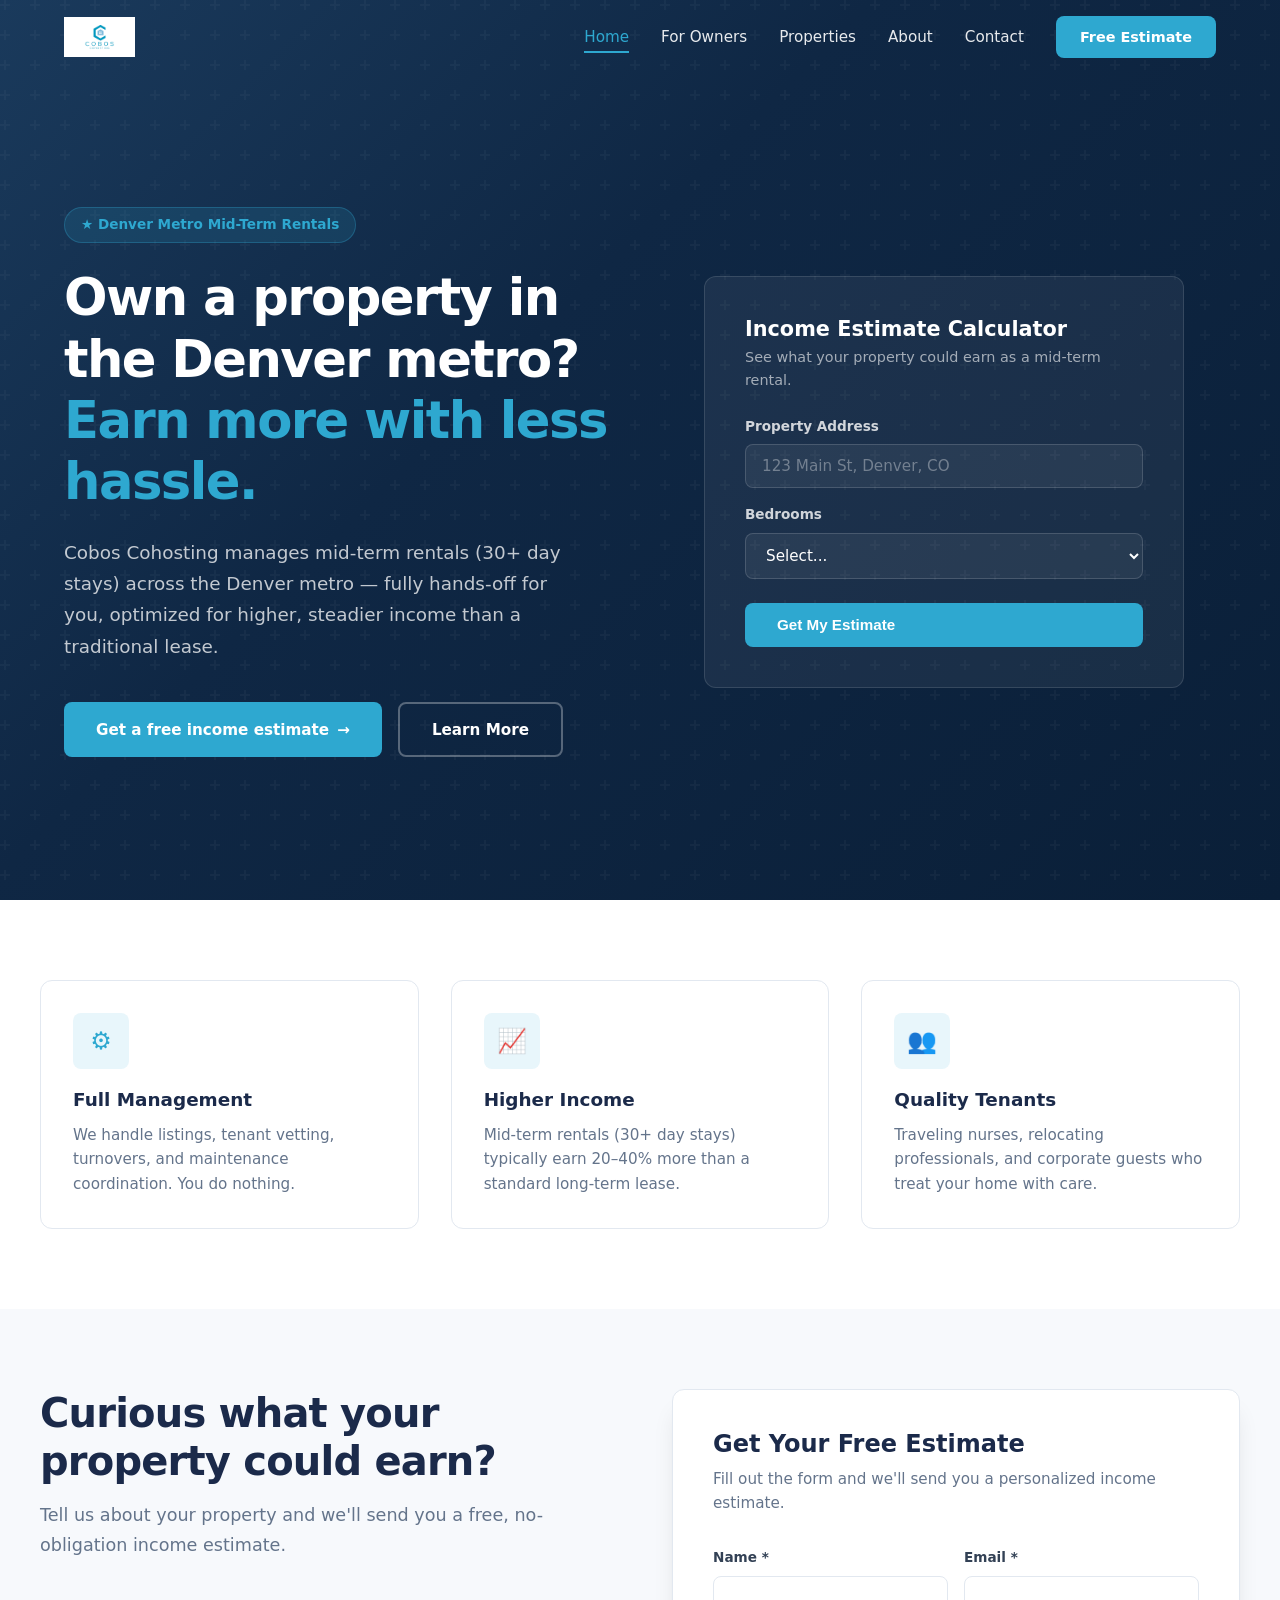
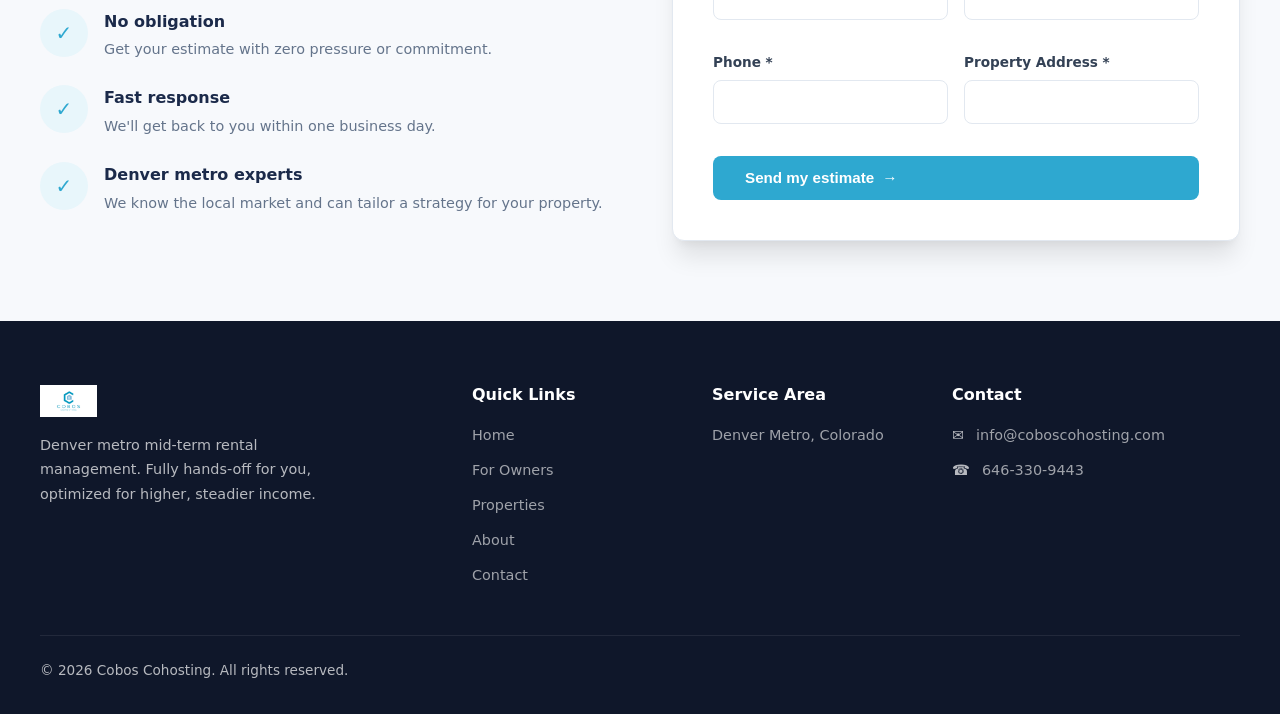
==== commit afa38bde: "Add company logo to nav and footer across all pages Replace placeholder text icon with actual Cobos " ====
--- a/index.html
+++ b/index.html
@@ -13,8 +13,7 @@
 <nav class="nav">
   <div class="nav__inner">
     <a href="index.html" class="nav__logo">
-      <div class="nav__logo-icon">C</div>
-      <div class="nav__logo-text">Cobos<span>Cohosting</span></div>
+      <img src="img/logo.png" alt="Cobos Cohosting" class="nav__logo-img">
     </a>
     <div class="nav__links">
       <a href="index.html" class="nav__link active">Home</a>
@@ -196,8 +195,7 @@
     <div class="footer__grid">
       <div class="footer__brand">
         <div class="footer__logo">
-          <div class="footer__logo-icon">C</div>
-          Cobos Cohosting
+          <img src="img/logo.png" alt="Cobos Cohosting" class="footer__logo-img">
         </div>
         <p class="footer__desc">Denver metro mid-term rental management. Fully hands-off for you, optimized for higher, steadier income.</p>
       </div>
--- a/css/style.css
+++ b/css/style.css
@@ -44,7 +44,7 @@
 .nav.scrolled .nav__link:hover,.nav.scrolled .nav__link.active{color:var(--blue)}
 .nav__inner{max-width:1200px;margin:0 auto;padding:0 1.5rem;display:flex;align-items:center;justify-content:space-between}
 .nav__logo{display:flex;align-items:center;gap:.75rem}
-.nav__logo-icon{width:40px;height:40px;background:var(--blue);border-radius:50%;display:flex;align-items:center;justify-content:center;color:var(--white);font-weight:700;font-size:1.1rem}
+.nav__logo-img{height:40px;width:auto}
 .nav__logo-text{font-size:1.25rem;font-weight:700;color:var(--white);transition:var(--transition);letter-spacing:-.02em}
 .nav__logo-text span{display:block;font-size:.65rem;font-weight:400;text-transform:uppercase;letter-spacing:.15em;opacity:.8}
 .nav__links{display:flex;align-items:center;gap:2rem}
@@ -220,7 +220,7 @@
 .footer__grid{display:grid;grid-template-columns:2fr 1fr 1fr 1.5fr;gap:3rem;margin-bottom:3rem}
 .footer__brand{display:flex;flex-direction:column;gap:1rem}
 .footer__logo{display:flex;align-items:center;gap:.75rem;color:var(--white);font-size:1.2rem;font-weight:700}
-.footer__logo-icon{width:36px;height:36px;background:var(--blue);border-radius:50%;display:flex;align-items:center;justify-content:center;font-size:.9rem;color:var(--white)}
+.footer__logo-img{height:32px;width:auto}
 .footer__desc{font-size:.9rem;line-height:1.7;max-width:300px}
 .footer__heading{color:var(--white);font-weight:600;margin-bottom:1.25rem;font-size:1rem}
 .footer__links{display:flex;flex-direction:column;gap:.75rem}
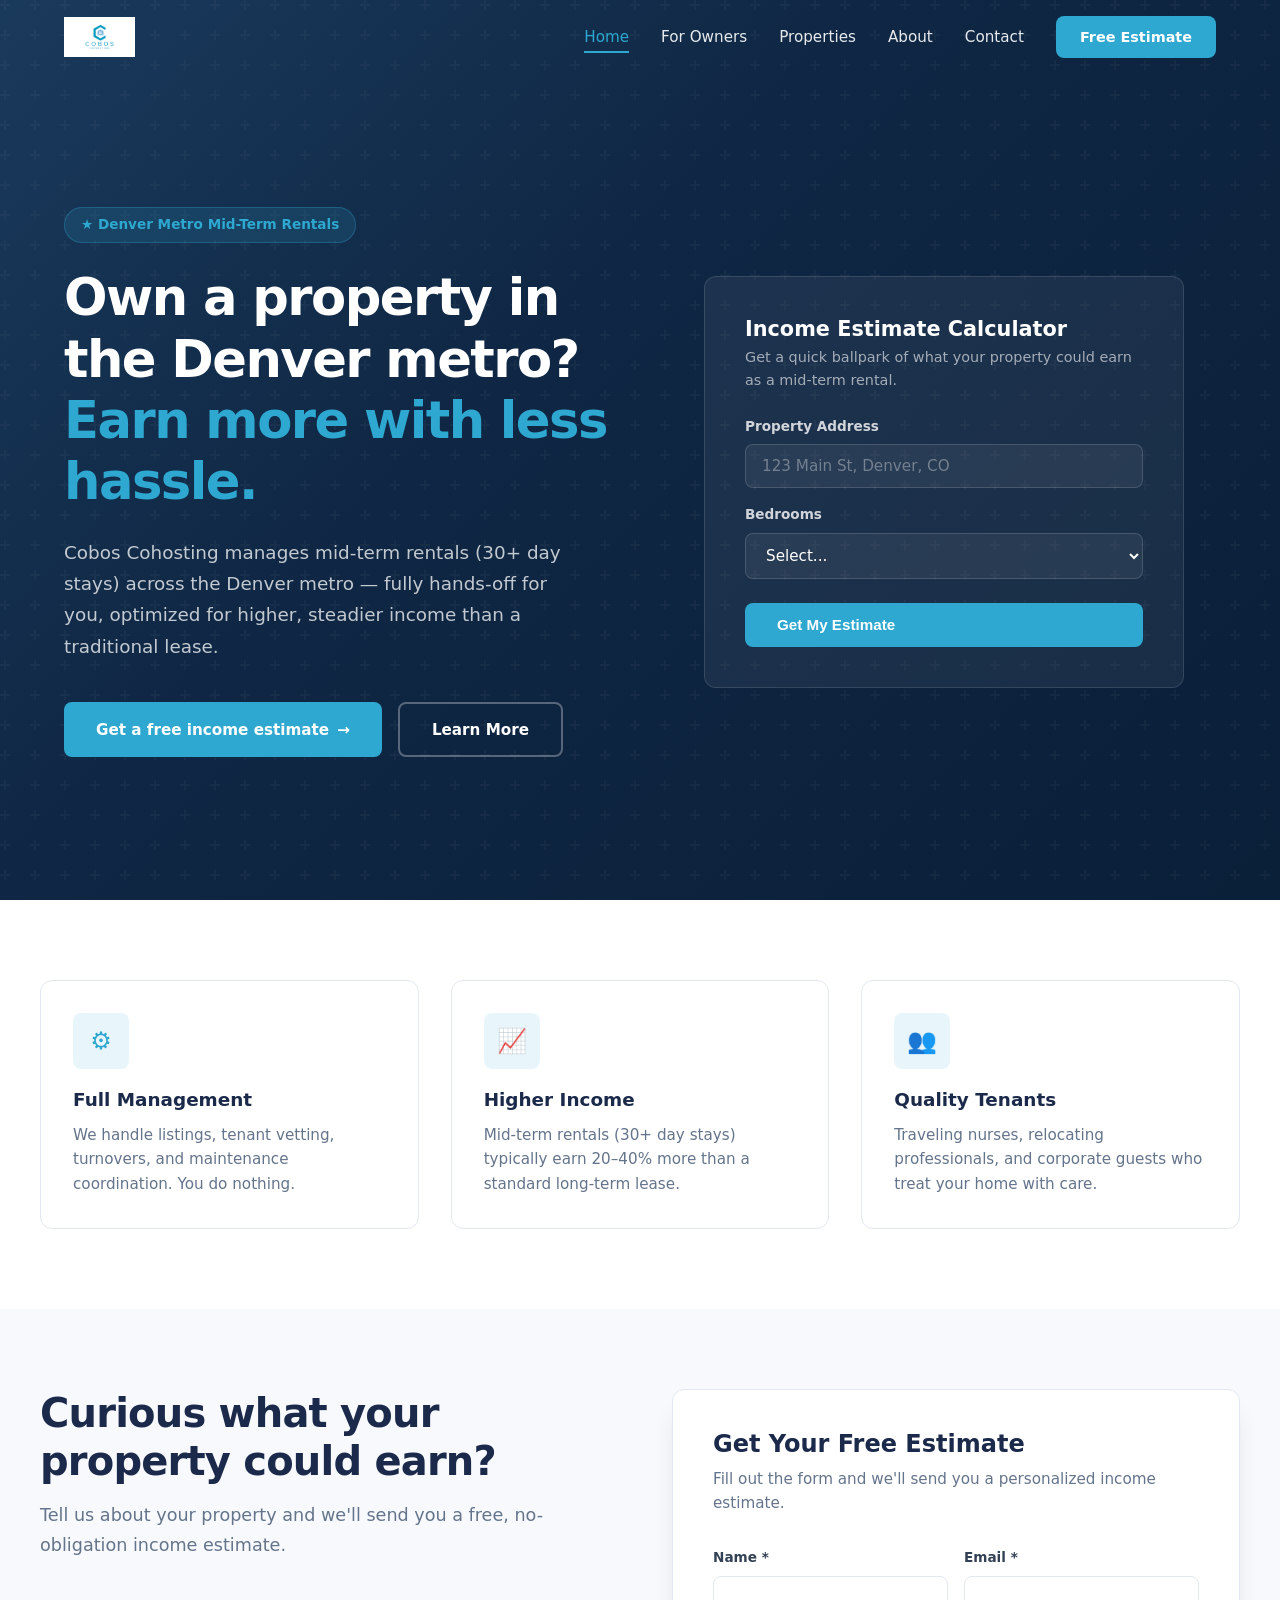
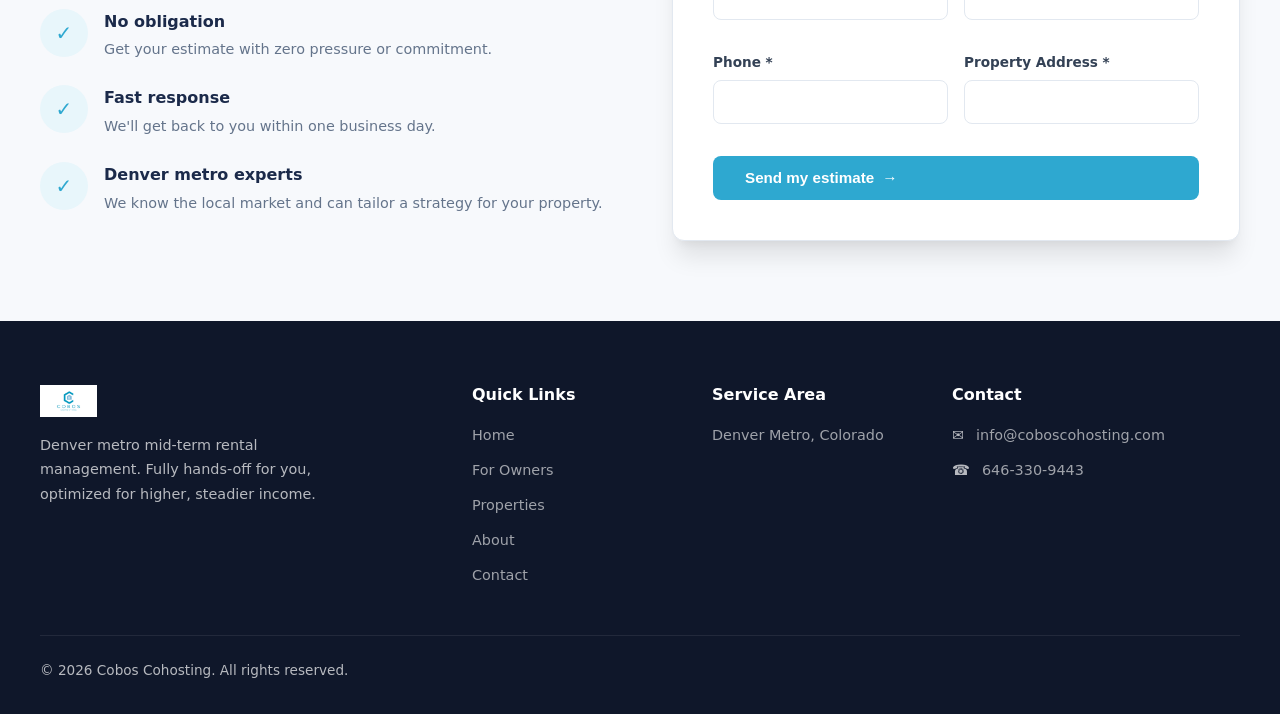
==== commit 258d52c4: "Add expectation-setting language to income calculator Clarify that the estimate is a rough ballpark " ====
--- a/index.html
+++ b/index.html
@@ -5,7 +5,7 @@
   <meta name="viewport" content="width=device-width, initial-scale=1.0">
   <title>Cobos Cohosting | Denver Mid-Term Rental Management</title>
   <meta name="description" content="Cobos Cohosting manages mid-term rentals (30+ day stays) across the Denver metro. Fully hands-off for you, optimized for higher, steadier income than a traditional lease.">
-  <link rel="stylesheet" href="css/style.css">
+  <link rel="stylesheet" href="css/style.css?v=2">
 </head>
 <body>
 
@@ -56,7 +56,7 @@
     <div class="hero__visual">
       <div class="calc" id="calculator">
         <h3 class="calc__title">Income Estimate Calculator</h3>
-        <p class="calc__subtitle">See what your property could earn as a mid-term rental.</p>
+        <p class="calc__subtitle">Get a quick ballpark of what your property could earn as a mid-term rental.</p>
         <div class="calc__group">
           <label class="calc__label" for="calc-address">Property Address</label>
           <input class="calc__input" type="text" id="calc-address" placeholder="123 Main St, Denver, CO">
@@ -90,8 +90,8 @@
               <span class="calc__range-value" id="calc-high">$0</span>
             </div>
           </div>
-          <p class="calc__result-note">Based on Denver metro median long-term rents for comparable properties. Mid-term rentals typically earn 20&ndash;35% more than standard leases. Actual results vary.</p>
-          <a href="#estimate" class="btn btn--primary calc__result-cta btn--arrow" style="width:100%;justify-content:center;margin-top:1rem">Get a detailed estimate</a>
+          <p class="calc__result-note">This is a rough estimate based on Denver metro averages by bedroom count. Your actual income depends on location, property condition, amenities, and market timing. For a personalized estimate tailored to your specific property, reach out to us &mdash; no obligation.</p>
+          <a href="#estimate" class="btn btn--primary calc__result-cta btn--arrow" style="width:100%;justify-content:center;margin-top:1rem">Get a personalized estimate</a>
         </div>
       </div>
     </div>
--- a/css/style.css
+++ b/css/style.css
@@ -142,7 +142,8 @@
 .team-grid{display:grid;grid-template-columns:1fr 1fr;gap:3rem}
 .team-card{background:var(--white);border-radius:var(--radius-lg);overflow:hidden;border:1px solid var(--gray-200);transition:var(--transition)}
 .team-card:hover{box-shadow:var(--shadow-lg)}
-.team-card__img{height:280px;background:linear-gradient(135deg,var(--navy),var(--blue-dark));display:flex;align-items:center;justify-content:center}
+.team-card__img{height:500px;background:linear-gradient(135deg,var(--navy),var(--blue-dark));display:flex;align-items:center;justify-content:center;overflow:hidden}
+.team-card__photo{width:100%;height:100%;object-fit:cover;object-position:center top}
 .team-card__avatar{width:120px;height:120px;background:rgba(255,255,255,.15);border-radius:50%;display:flex;align-items:center;justify-content:center;font-size:3rem;color:rgba(255,255,255,.8);border:3px solid rgba(255,255,255,.2)}
 .team-card__body{padding:2rem}
 .team-card__name{font-size:1.4rem;margin-bottom:.25rem}
